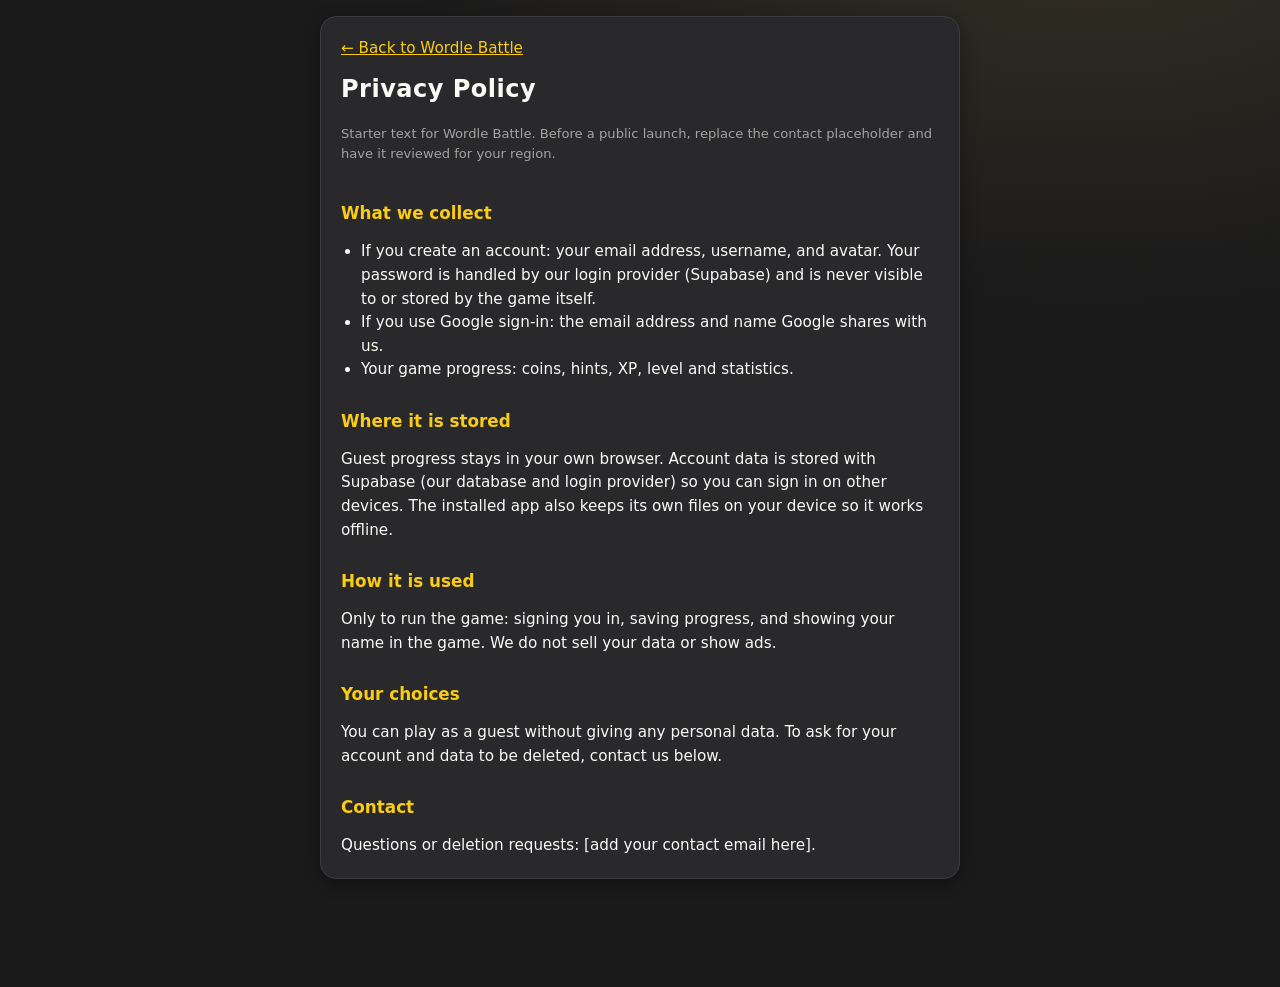
==== privacy.html @ 00a32c49 "First commit" ====
<!DOCTYPE html>
<html lang="en" data-theme="dark">
<head>
<meta charset="UTF-8">
<meta name="viewport" content="width=device-width, initial-scale=1">
<title>Privacy Policy · Wordle Battle</title>
<meta name="theme-color" content="#1A1A1B">
<link rel="icon" href="icons/favicon.svg" type="image/svg+xml">
<link rel="stylesheet" href="css/style.css">
</head>
<body>
<main class="legal panel">
  <p><a href="./">← Back to Wordle Battle</a></p>
  <h1>Privacy Policy</h1>
  <p class="note">Starter text for Wordle Battle. Before a public launch, replace the contact placeholder and have it reviewed for your region.</p>
  <h2>What we collect</h2><ul><li>If you create an account: your email address, username, and avatar. Your password is handled by our login provider (Supabase) and is never visible to or stored by the game itself.</li><li>If you use Google sign-in: the email address and name Google shares with us.</li><li>Your game progress: coins, hints, XP, level and statistics.</li></ul>
<h2>Where it is stored</h2><p>Guest progress stays in your own browser. Account data is stored with Supabase (our database and login provider) so you can sign in on other devices. The installed app also keeps its own files on your device so it works offline.</p>
<h2>How it is used</h2><p>Only to run the game: signing you in, saving progress, and showing your name in the game. We do not sell your data or show ads.</p>
<h2>Your choices</h2><p>You can play as a guest without giving any personal data. To ask for your account and data to be deleted, contact us below.</p>
<h2>Contact</h2><p>Questions or deletion requests: [add your contact email here].</p>
</main>
</body>
</html>
---- css/style.css ----
:root{
  /* ===== Steel Grey & Gold: design tokens. Change colours here and the whole app follows. ===== */
  --bg:#1A1A1B;          /* main background */
  --panel:#29292B;       /* cards and panels */
  --panel-2:#333336;     /* inputs and elevated panels (slightly lighter grey) */
  --tile:#232325;        /* word-grid tiles */
  --line:#3D3D41;        /* subtle grey borders */
  --field-line:#7B7B80;  /* input borders (clearly visible) */
  --text:#FAFAF5;        /* primary text */
  --muted:#A3A39F;       /* secondary text, placeholders, disabled */
  --gold:#FACC15;        /* primary accent */
  --gold-dim:#51482D;    /* secondary accent: subtle gold borders and highlights */
  --on-color:#1A1A1B;    /* text on gold buttons */
  --danger:#FF6B6B; --on-danger:#1A1A1B;
  /* game feedback colours (unchanged so guesses stay easy to read) */
  --correct:#39ff88; --present:#f2c230; --absent:#4A4A4E; --on-fb:#1A1A1B; --on-absent:#fff;
}
[data-theme=light]{
  --bg:#F5F4EE;--panel:#FFFFFF;--panel-2:#EFEEE6;--tile:#FFFFFF;--line:#D6D4C8;--field-line:#8A8878;--text:#1A1A1B;--muted:#5F5F5A;
  --gold:#856200;--gold-dim:#EBDDA5;--on-color:#FFFFFF;--danger:#C62828;--on-danger:#FFFFFF;
  --correct:#12b85a;--present:#d9a400;--absent:#6E6E73;--on-fb:#1A1A1B;--on-absent:#fff;
}
*{box-sizing:border-box;margin:0}
html,body{height:100%}
body{font-family:Inter,"Segoe UI",system-ui,-apple-system,Roboto,"Helvetica Neue",Arial,sans-serif;background:var(--bg);color:var(--text);display:flex;flex-direction:column;align-items:center;padding:0 10px 10px}
button{font:inherit;color:inherit;cursor:pointer;border:0;background:none}
button:focus-visible{outline:2px solid var(--gold);outline-offset:2px}
.top{width:100%;max-width:520px;display:flex;justify-content:space-between;align-items:center;padding:12px 4px;border-bottom:1px solid var(--line)}
h1{font-size:1.6rem;letter-spacing:.5px;font-weight:700}
h1 span{color:var(--gold);text-shadow:0 0 14px color-mix(in srgb,var(--gold) 60%,transparent)}
.tools button{font-size:1.25rem;padding:6px 8px;border-radius:8px;transition:transform .15s,background .15s}
.tools button:hover{background:var(--panel);transform:translateY(-2px)}
.modes{display:flex;gap:6px;margin:12px 0}
.mode{padding:6px 16px;border-radius:999px;border:1px solid var(--line);color:var(--muted);transition:.2s}
.mode.active{border-color:var(--gold-dim);color:var(--text);background:color-mix(in srgb,var(--gold-dim) 25%,transparent);box-shadow:0 0 14px color-mix(in srgb,var(--gold-dim) 40%,transparent)}
.mode:disabled{opacity:.4;cursor:not-allowed}
main{flex:1;width:100%;max-width:500px;display:flex;flex-direction:column;justify-content:space-between;gap:10px;min-height:0}
#board{display:grid;grid-template-rows:repeat(6,1fr);gap:6px;width:min(100%,330px,calc((100dvh - 330px)*5/6));margin:0 auto;flex:1;align-content:center}
.row{display:grid;grid-template-columns:repeat(5,1fr);gap:6px}
.tile{aspect-ratio:1;display:grid;place-items:center;font-size:clamp(1.4rem,6vw,2rem);font-weight:700;text-transform:uppercase;background:var(--tile);border:2px solid var(--line);border-radius:6px;transition:border-color .1s}
.tile.filled{border-color:var(--gold-dim);animation:pop .1s}
.tile.flip{animation:flip .55s ease forwards}
.tile.correct,.tile.present,.tile.absent{color:var(--on-fb);border-color:transparent}
.tile.correct{background:var(--correct);box-shadow:0 0 12px color-mix(in srgb,var(--correct) 55%,transparent)}
.tile.present{background:var(--present)}
.tile.absent{background:var(--absent);color:var(--on-absent)}
.row.shake{animation:shake .45s}
.row.win .tile{animation:hop .6s ease both;animation-delay:calc(var(--i)*80ms)}
@keyframes pop{50%{transform:scale(1.1)}}
@keyframes flip{0%{transform:rotateX(0)}50%{transform:rotateX(90deg)}100%{transform:rotateX(0)}}
@keyframes shake{20%,60%{transform:translateX(-6px)}40%,80%{transform:translateX(6px)}}
@keyframes hop{40%{transform:translateY(-14px)}}
#keyboard{display:flex;flex-direction:column;gap:6px;padding-bottom:4px}
.krow{display:flex;gap:5px;justify-content:center}
.key{flex:1;max-width:44px;height:52px;border-radius:7px;background:var(--panel);border:1px solid var(--line);font-weight:600;text-transform:uppercase;transition:transform .08s,background .2s}
.key:active{transform:scale(.92)}
.key.wide{flex:1.6;max-width:68px;font-size:.75rem}
.key.correct{background:var(--correct);color:var(--on-fb);border-color:transparent}
.key.present{background:var(--present);color:var(--on-fb);border-color:transparent}
.key.absent{background:var(--absent);color:var(--on-absent);border-color:transparent;opacity:.7}
#toast{position:fixed;top:70px;left:50%;transform:translateX(-50%);display:flex;flex-direction:column;gap:6px;align-items:center;z-index:20;pointer-events:none}
.msg{background:var(--text);color:var(--bg);padding:9px 16px;border-radius:8px;font-weight:600;animation:fade 2.2s forwards}
.msg.error{background:var(--danger);color:var(--on-danger)}.msg.success{background:var(--gold);color:var(--on-color)}
@keyframes fade{0%,80%{opacity:1}100%{opacity:0}}
.modal{position:fixed;inset:0;background:rgba(0,0,0,.65);display:grid;place-items:center;z-index:10;padding:16px}
.modal.hidden{display:none}
.card{position:relative;background:var(--panel);border:1px solid var(--gold-dim);border-radius:14px;padding:22px;width:100%;max-width:380px;box-shadow:0 0 40px color-mix(in srgb,var(--gold-dim) 35%,transparent)}
.card h2{margin-bottom:6px}.card p{color:var(--muted);margin-bottom:14px}
.x{position:absolute;top:10px;right:12px;font-size:1.1rem;color:var(--muted)}
.stats{display:grid;grid-template-columns:repeat(4,1fr);text-align:center;margin-bottom:14px}
.stats b{display:block;font-size:1.6rem;color:var(--gold)}.stats small{color:var(--muted);font-size:.7rem}
.dist{display:flex;align-items:center;gap:6px;margin:3px 0;font-size:.8rem}
.bar{background:var(--gold-dim);min-width:20px;padding:0 6px;border-radius:3px;text-align:right;color:var(--text)}
.actions{display:flex;gap:8px;margin-top:14px}
.primary{flex:1;padding:10px;border-radius:9px;background:var(--gold);color:var(--on-color);font-weight:700;transition:transform .15s,box-shadow .15s}
.primary.alt{background:var(--panel-2);color:var(--text);border:1px solid var(--line)}
.primary:hover{transform:translateY(-2px);box-shadow:0 6px 18px color-mix(in srgb,var(--gold) 35%,transparent)}
@media (prefers-reduced-motion:reduce){*{animation-duration:.01ms!important;transition-duration:.01ms!important}}

/* ===== Dashboard update ===== */
.hidden{display:none!important}
html,body{height:auto;min-height:100%}
.screen{width:100%;max-width:520px;display:flex;flex-direction:column;gap:12px;flex:1;min-height:0;padding-bottom:14px}
.screen.enter{animation:enter .35s ease}
@keyframes enter{from{opacity:0;transform:translateY(10px)}}
.logo{font-size:2.4rem;font-weight:700;letter-spacing:.5px}
.logo span{color:var(--gold);text-shadow:0 0 18px color-mix(in srgb,var(--gold) 60%,transparent)}
.logo.sm{font-size:1.35rem}
#splash{position:fixed;inset:0;z-index:50;background:var(--bg);display:flex;flex-direction:column;align-items:center;justify-content:center;gap:18px;transition:opacity .5s,visibility .5s}
#splash.out{opacity:0;visibility:hidden}
#splash p{color:var(--muted)}
.orb{position:absolute;width:320px;height:320px;border-radius:50%;filter:blur(70px);opacity:.45;animation:drift 6s ease-in-out infinite alternate}
.o1{background:var(--gold-dim);top:-80px;left:-80px}.o2{background:var(--gold);bottom:-100px;right:-80px;animation-delay:-3s}
@keyframes drift{to{transform:translate(60px,40px) scale(1.2)}}
.loader{display:flex;gap:6px;z-index:1}
.loader i{width:14px;height:14px;border-radius:4px;background:var(--gold);animation:bounce 1s infinite}
.loader i:nth-child(2){background:var(--gold-dim);animation-delay:.1s}.loader i:nth-child(3){animation-delay:.2s}.loader i:nth-child(4){background:var(--gold-dim);animation-delay:.3s}.loader i:nth-child(5){animation-delay:.4s}
@keyframes bounce{50%{transform:translateY(-12px) rotate(90deg)}}
.logo,#splash p{z-index:1}
.dash-head,.top{width:100%;display:flex;justify-content:space-between;align-items:center;padding:12px 2px;border-bottom:1px solid var(--line);max-width:none}
.head-right{display:flex;align-items:center;gap:8px}
.coins{background:var(--panel);border:1px solid var(--gold);border-radius:999px;padding:4px 12px;font-weight:700}
.coins b{color:var(--gold)}
.icon{padding:6px 10px;border-radius:8px;font-size:1.05rem}.icon:hover{background:var(--panel)}
.player{display:flex;gap:12px;align-items:center;background:var(--panel);border:1px solid var(--line);border-radius:16px;padding:12px}
.avatar{width:52px;height:52px;border-radius:50%;display:grid;place-items:center;font-size:1.8rem;background:color-mix(in srgb,var(--gold-dim) 30%,transparent);border:2px solid var(--gold-dim)}
.pinfo{flex:1}.pinfo small{display:block;color:var(--muted)}
.xp{height:8px;background:var(--tile);border-radius:6px;margin-top:6px;overflow:hidden}.xp i{display:block;height:100%;background:linear-gradient(90deg,var(--gold-dim),var(--gold));transition:width .6s}
.cards{display:flex;flex-direction:column;gap:10px}
.gcard{display:flex;align-items:center;gap:12px;background:var(--panel);border:1px solid var(--line);border-radius:16px;padding:14px;box-shadow:0 6px 20px rgba(0,0,0,.25);transition:transform .2s,border-color .2s,box-shadow .2s}
.gcard:hover{transform:translateY(-3px);border-color:var(--gold-dim);box-shadow:0 10px 28px color-mix(in srgb,var(--gold-dim) 30%,transparent)}
.gcard>div:nth-child(2){flex:1}.gcard h3{margin-bottom:2px}.gcard p{color:var(--muted);font-size:.85rem}
.gcard .primary{flex:0 0 auto;padding:10px 18px}
.ico{font-size:2rem;width:52px;height:52px;display:grid;place-items:center;border-radius:14px;background:var(--tile);flex:0 0 auto}
.big-ico{margin:0 auto 8px}
.grid2{display:grid;grid-template-columns:1fr 1fr;gap:10px}
.panel{background:var(--panel);border:1px solid var(--line);border-radius:16px;padding:14px}
.panel h4{margin-bottom:6px;color:var(--muted);font-weight:600;font-size:.85rem}
.panel small{color:var(--muted)}
.panel.center{text-align:center}.panel.center p{color:var(--muted);margin:8px 0}
div.big{font-size:1.8rem;font-weight:700;color:var(--gold)}
.chips{display:flex;gap:4px;margin-top:6px}.chips span{width:22px;height:22px;border-radius:6px;display:grid;place-items:center;font-size:.72rem;font-weight:700;color:var(--on-color)}
.chips .W{background:var(--correct)}.chips .L{background:var(--absent);color:var(--on-absent)}
#d-board{padding-left:20px;margin-bottom:6px}
.shop-teaser{display:flex;justify-content:space-between;align-items:center;gap:10px}.shop-teaser .primary{flex:0 0 auto;padding:10px 16px}
.primary.danger{background:var(--danger);color:var(--on-danger);width:100%}
.primary:disabled{opacity:.45;cursor:not-allowed;transform:none;box-shadow:none}
#attempts{text-align:center;color:var(--muted);font-size:.9rem}
.hints{display:flex;gap:8px}
.hint{flex:1;padding:8px;border-radius:10px;background:var(--panel);border:1px solid var(--gold-dim);display:flex;flex-direction:column;align-items:center;gap:2px;font-weight:600;transition:transform .15s,box-shadow .15s}
.hint:hover{transform:translateY(-2px);box-shadow:0 4px 14px color-mix(in srgb,var(--gold-dim) 40%,transparent)}
.hint small{color:var(--gold);font-weight:600}
.hint:disabled{opacity:.4}
#board{width:min(100%,330px,max(190px,calc((100dvh - 430px)*5/6)))}
main{max-width:none}
.tile[data-hint]:empty::before{content:attr(data-hint);color:var(--gold);opacity:.45}
.tile[data-hint]:empty{border-color:var(--gold);border-style:dashed}
.key.disabled{opacity:.15;pointer-events:none;text-decoration:line-through}
input{width:100%;padding:10px;border-radius:9px;border:1px solid var(--line);background:var(--tile);color:var(--text);font:inherit;margin-bottom:12px}
.avatars{display:flex;gap:8px;flex-wrap:wrap;margin-bottom:12px}
.avatars button{font-size:1.6rem;width:46px;height:46px;border-radius:50%;border:2px solid var(--line)}
.avatars button.on{border-color:var(--gold);box-shadow:0 0 12px color-mix(in srgb,var(--gold) 50%,transparent)}
.reward{font-size:1.2rem;font-weight:700;color:var(--gold);margin-bottom:10px;min-height:0}
.actions{flex-wrap:wrap}.actions .primary{min-width:90px}
#dlg-actions .primary{min-width:0}
.confetti{position:fixed;top:-12px;width:9px;height:14px;z-index:40;pointer-events:none;animation:fall linear forwards}
@keyframes fall{to{transform:translateY(105vh) rotate(720deg)}}

/* ===== Premium UI pass ===== */
body{background:radial-gradient(700px 380px at 85% -8%,color-mix(in srgb,var(--gold-dim) 45%,transparent),transparent),var(--bg);padding-bottom:92px;line-height:1.4}
.logo span,h1 span{text-shadow:none}
.screen{gap:14px}
.dash-head,.top{border-bottom:0;padding:14px 2px 4px}
.top b{font-size:1.05rem}
.coins{display:flex;align-items:center;gap:6px;padding:6px 8px 6px 14px;font-size:1.05rem;border-width:1.5px;transition:transform .15s}
.coins:hover{transform:translateY(-1px)}.coins:active{transform:scale(.96)}
.coins .plus{display:grid;place-items:center;width:22px;height:22px;border-radius:50%;background:var(--gold);color:var(--on-color);font-weight:700;line-height:1}
.panel,.player,.gcard{box-shadow:0 4px 16px rgba(0,0,0,.35)}
.player{padding:14px;border-radius:18px;background:linear-gradient(135deg,var(--panel),color-mix(in srgb,var(--gold-dim) 14%,var(--panel)))}
.avatar-wrap{position:relative}
.lvbadge{position:absolute;right:-6px;bottom:-4px;min-width:24px;height:24px;padding:0 6px;border-radius:12px;background:var(--gold);color:var(--on-color);font-size:.75rem;font-weight:700;display:grid;place-items:center;border:2px solid var(--panel)}
.xp{height:9px}.xp i{width:0;transition:width 1s cubic-bezier(.2,.8,.2,1);background:linear-gradient(90deg,var(--gold-dim),var(--gold))}
.big-profile .avatar{width:68px;height:68px;font-size:2.3rem}.mini{color:var(--muted);font-size:.8rem;margin-top:6px}
.feature{position:relative;overflow:hidden;border-radius:20px;padding:18px;border:1px solid color-mix(in srgb,var(--gold-dim) 60%,transparent);background:linear-gradient(135deg,color-mix(in srgb,var(--gold-dim) 38%,var(--panel)),var(--panel) 70%)}
.feature::after{content:"📅";position:absolute;right:-6px;top:-14px;font-size:5.5rem;opacity:.1;transform:rotate(12deg)}
.f-top{display:flex;justify-content:space-between;align-items:center;margin-bottom:8px;gap:8px}
.tag{font-size:.7rem;font-weight:700;letter-spacing:1.5px;color:var(--gold)}
.note{font-size:.78rem;color:var(--muted)}
.feature h2{font-size:1.35rem;margin-bottom:4px}.feature p{color:var(--muted);font-size:.9rem;margin-bottom:12px}
.rewards{display:flex;flex-wrap:wrap;gap:6px;margin-bottom:14px}
.rewards span{background:color-mix(in srgb,var(--bg) 60%,transparent);border:1px solid var(--line);border-radius:999px;padding:4px 10px;font-size:.8rem;font-weight:600}
.primary.big{width:100%;padding:13px;font-size:1rem;border-radius:12px;flex:none}
.primary{transition:transform .12s,box-shadow .15s,filter .15s}
.primary:active{transform:scale(.96);filter:brightness(.92)}
.cards.two{display:grid;grid-template-columns:1fr 1fr;gap:10px}
.cards.two .gcard{flex-direction:column;align-items:flex-start;text-align:left;gap:8px}
.cards.two .gcard>div:nth-child(2){flex:none}.cards.two .primary{width:100%}
.gcard:hover{box-shadow:0 8px 22px rgba(0,0,0,.5)}
.ph{display:flex;justify-content:space-between;align-items:center}
.link{color:var(--gold);font-size:.8rem;font-weight:600}
.lb{list-style:none;padding:0;margin-bottom:8px}.lb li,#d-board li{display:flex;align-items:center;gap:10px;padding:8px 0}
#d-board{list-style:none;padding:0;margin:0}
.lb .rank{width:26px;height:26px;border-radius:8px;background:var(--gold);color:var(--on-color);display:grid;place-items:center;font-weight:700}
.lb .av{font-size:1.4rem}.lb em{margin-left:auto;font-style:normal;color:var(--muted);font-size:.85rem}
#bottomnav{position:fixed;left:50%;bottom:10px;transform:translateX(-50%);width:min(500px,calc(100% - 20px));display:flex;justify-content:space-around;background:color-mix(in srgb,var(--panel) 92%,transparent);backdrop-filter:blur(10px);border:1px solid var(--line);border-radius:20px;padding:6px;z-index:5;box-shadow:0 8px 24px rgba(0,0,0,.5)}
#bottomnav.hidden{display:none}
#bottomnav button{flex:1;display:flex;flex-direction:column;align-items:center;gap:1px;padding:6px 2px;border-radius:14px;color:var(--muted);font-size:.66rem;font-weight:600;transition:.15s}
#bottomnav i{font-style:normal;font-size:1.25rem;filter:grayscale(1);transition:.15s}
#bottomnav button.on{color:var(--gold);background:color-mix(in srgb,var(--gold) 12%,transparent)}
#bottomnav button.on i{filter:none;transform:translateY(-1px)}
#bottomnav button:active{transform:scale(.94)}
body:has(#game:not(.hidden)){padding-bottom:10px}
.hints{gap:10px}
.hint{flex-direction:row;justify-content:space-between;gap:8px;padding:10px 12px;border-radius:12px;border:1px solid var(--line);font-size:.85rem;text-align:left}
.hint i{font-style:normal;font-size:1.3rem}.hint span{flex:1;line-height:1.1}
.hint .badge{background:color-mix(in srgb,var(--gold) 18%,transparent);color:var(--gold);border-radius:999px;padding:3px 9px;font-size:.72rem;white-space:nowrap}
.hint.paid .badge{background:var(--panel-2);color:var(--text)}
.tile{border-radius:8px;transition:border-color .1s,transform .1s}
.tile.correct{box-shadow:0 0 8px color-mix(in srgb,var(--correct) 40%,transparent)}
.key{height:50px;border-radius:9px}
.key:hover{border-color:var(--gold-dim)}
@media (min-width:700px){.screen{max-width:560px}.logo.sm{font-size:1.5rem}body{padding-top:8px}}
@media (max-width:380px){.cards.two{grid-template-columns:1fr}.hint{font-size:.78rem;padding:8px}}

/* ===== Gameplay screen polish ===== */
.g-title{display:flex;flex-direction:column;align-items:center;line-height:1.2}
.g-title small{color:var(--muted);font-size:.78rem;font-weight:600}
#game{align-items:center;gap:8px}
#game .top{padding-bottom:8px}
#game main{width:100%;max-width:480px;flex:1;gap:8px;justify-content:space-between}
#board{width:min(100%,340px,max(200px,calc((100dvh - 400px)*5/6)));gap:6px;margin:0 auto;perspective:700px}
.row{gap:6px}
.tile{transition:border-color .15s,background .15s,transform .1s}
.row.active .tile:not(.filled){border-color:color-mix(in srgb,var(--gold-dim) 70%,var(--line))}
.row.invalid .tile{border-color:var(--danger);background:color-mix(in srgb,var(--danger) 14%,var(--tile))}
.tile.flip{animation:flip .55s ease forwards}
#keyboard{gap:7px;padding-bottom:6px;user-select:none;-webkit-user-select:none}
.krow{gap:6px}
.key{height:clamp(46px,7dvh,58px);max-width:46px;font-size:1.05rem;touch-action:manipulation;-webkit-tap-highlight-color:transparent}
.key.wide{flex:1.7;max-width:74px;font-size:.78rem;letter-spacing:.5px}
.key[data-key=enter]{background:color-mix(in srgb,var(--gold) 22%,var(--panel));border-color:var(--gold);color:var(--gold)}
.key[data-key=back]{background:color-mix(in srgb,var(--gold-dim) 24%,var(--panel));border-color:var(--gold-dim);font-size:1.15rem}
.key.correct,.key.present,.key.absent{transition:background .3s}
.hints{width:100%}
.hint .badge{font-weight:700}
@media (max-width:380px){.krow{gap:4px}.key{max-width:none}}
@media (max-height:640px){.hint{padding:6px 10px}.hint i{font-size:1.05rem}}

/* ===== Result modal ===== */
body.modal-open{overflow:hidden}
.modal{overflow-y:auto;animation:fadein .25s}
@keyframes fadein{from{opacity:0}}
#modal .card.result{max-width:400px;max-height:calc(100dvh - 32px);overflow-y:auto;overscroll-behavior:contain;text-align:center;padding:26px 20px 20px;animation:popin .4s cubic-bezier(.2,.9,.3,1.15)}
@keyframes popin{from{opacity:0;transform:translateY(18px) scale(.94)}}
#modal.win .card{border-color:var(--gold);box-shadow:0 0 0 1px color-mix(in srgb,var(--gold) 35%,transparent),0 18px 50px rgba(0,0,0,.6)}
#modal.loss .card{border-color:var(--gold-dim)}
.r-emoji{font-size:2.6rem;line-height:1;animation:hop .7s ease .15s both}
.card.result h2{font-size:1.7rem;margin:6px 0 2px}
.card.result p{margin-bottom:10px}
.rword{display:flex;gap:6px;justify-content:center;margin:4px 0 16px}
.rword span{width:46px;height:46px;display:grid;place-items:center;border-radius:9px;font-size:1.5rem;font-weight:700;text-transform:uppercase;background:var(--correct);color:var(--on-fb);animation:tilein .45s both;animation-delay:calc(var(--i)*70ms + .2s)}
#modal.loss .rword span{background:var(--absent);color:var(--on-absent)}
@keyframes tilein{from{opacity:0;transform:rotateX(90deg) scale(.8)}}
.rewardbox{margin-bottom:10px}
.rchips{display:flex;gap:10px;justify-content:center;margin-bottom:10px}
.chip{flex:1;background:var(--tile);border:1px solid var(--line);border-radius:14px;padding:10px 6px;animation:popin .45s both .35s}
.chip b{display:block;font-size:1.9rem;line-height:1.1;color:var(--gold);font-variant-numeric:tabular-nums}
.chip.xpc b{color:var(--gold)}.chip small{color:var(--muted);font-weight:600}
.rewardbox small{display:block;color:var(--muted);margin-top:6px}
.note-line{color:var(--muted);font-size:.82rem;margin:0 0 8px}
#modal .stats{background:var(--tile);border-radius:14px;padding:10px 4px;margin:12px 0}
#modal .stats b{font-size:1.4rem}
.dh{color:var(--muted);font-size:.78rem;font-weight:600;text-align:left;margin-bottom:4px}
.dist{font-size:.8rem}.dist>span{width:12px;color:var(--muted)}
.dist .bar{background:color-mix(in srgb,var(--gold-dim) 75%,var(--tile));text-align:right;font-weight:700;transition:width .6s}
.dist .bar.zero{background:var(--tile);color:var(--muted)}
.dist.cur .bar{background:var(--gold);color:var(--on-color)}
#modal .actions.col{flex-direction:column;margin-top:14px}
.row2{display:flex;gap:8px}.row2 .primary{flex:1}
#modal .primary.big{padding:14px;font-size:1.05rem}
#modal .primary{min-height:46px}
[data-motion=reduced] *,[data-motion=reduced] *::before,[data-motion=reduced] *::after{animation-duration:.01ms!important;animation-delay:0s!important;animation-iteration-count:1!important;transition-duration:.01ms!important}
@media (max-width:380px){.rword span{width:40px;height:40px}.row2{flex-direction:column}}

/* streak pill (sits left of the coin pill) */
.streak{display:flex;align-items:center;gap:5px;background:var(--panel);border:1.5px solid color-mix(in srgb,var(--gold-dim) 70%,var(--line));border-radius:999px;padding:6px 12px;font-weight:700;font-size:1.05rem;transition:transform .15s}
.streak b{color:var(--text);font-variant-numeric:tabular-nums}
.streak:hover{transform:translateY(-1px)}.streak:active{transform:scale(.96)}
.head-right{gap:6px}
@media (max-width:380px){.streak,.coins{padding:5px 9px;font-size:.95rem}.top b:not(.coin-val):not(.streak-val){font-size:.95rem}}

.fdate{font-weight:600;color:var(--gold);font-size:.88rem;margin-bottom:6px}
.feature>*{position:relative;z-index:1}
#d-daily-btn{color:var(--on-color);font-weight:700;letter-spacing:.3px}

/* ===== PWA: install, update, offline, safe areas ===== */
.installbar{display:flex;align-items:center;justify-content:space-between;gap:10px;background:var(--panel);border:1px solid var(--line);border-radius:14px;padding:10px 12px;font-size:.88rem;font-weight:600}
.installbar .primary{flex:0 0 auto;padding:8px 14px}
#update-bar,#offline-bar{position:fixed;left:50%;transform:translateX(-50%);width:min(500px,calc(100% - 20px));z-index:8;border-radius:14px;padding:10px 12px;font-weight:600;font-size:.88rem;box-shadow:0 8px 24px rgba(0,0,0,.5)}
#update-bar{bottom:calc(88px + env(safe-area-inset-bottom));display:flex;align-items:center;justify-content:space-between;gap:10px;background:var(--panel);border:1px solid var(--gold)}
#update-bar .primary{flex:0 0 auto;padding:8px 14px}
#offline-bar{top:calc(8px + env(safe-area-inset-top));background:var(--gold);color:var(--on-color);text-align:center}
body:has(#game:not(.hidden)) #update-bar{bottom:calc(12px + env(safe-area-inset-bottom))}
.about{display:flex;flex-direction:column;gap:2px;margin-bottom:10px}.about small{color:var(--muted)}
body{padding-top:env(safe-area-inset-top)}
#bottomnav{bottom:calc(10px + env(safe-area-inset-bottom))}
@media (display-mode:standalone){body{overscroll-behavior-y:none}}

/* ===== Authentication screens ===== */
.screen.auth{justify-content:center;align-items:stretch;min-height:calc(100dvh - 40px);gap:16px}
.auth-hero{text-align:center;padding-top:8px}
.auth-hero .logo{font-size:2.6rem}.auth-hero.sm .logo{font-size:1.5rem;margin-bottom:6px}
.auth-hero h2{font-size:1.45rem}
.tagline{color:var(--muted);margin-top:6px}
.bigmail{font-size:3.2rem;animation:hop .8s ease .2s both}
.authcard{display:flex;flex-direction:column;gap:12px;background:linear-gradient(160deg,var(--panel),color-mix(in srgb,var(--gold-dim) 14%,var(--panel)));border:1px solid color-mix(in srgb,var(--gold-dim) 55%,var(--line));border-radius:20px;padding:20px;box-shadow:0 12px 36px rgba(0,0,0,.45);animation:popin .4s cubic-bezier(.2,.9,.3,1.1)}
.authcard.center{text-align:center}.authcard p{margin:0}
.authcard form{display:flex;flex-direction:column;gap:12px}
.field{display:flex;align-items:center;gap:10px;background:var(--tile);border:1.5px solid var(--line);border-radius:12px;padding:0 12px;transition:border-color .15s,box-shadow .15s}
.field:focus-within{border-color:var(--gold);box-shadow:0 0 0 3px color-mix(in srgb,var(--gold) 18%,transparent)}
.field input{flex:1;min-width:0;border:0;background:none;color:var(--text);font:inherit;font-size:1rem;padding:14px 0;margin:0;outline:none}
.field>span{opacity:.8}
.eye{font-size:1.1rem;padding:6px;opacity:.6;border-radius:8px}.eye.on{opacity:1}
.meter{height:6px;background:var(--tile);border-radius:6px;overflow:hidden;margin-top:-4px}
.meter i{display:block;height:100%;width:0;border-radius:6px;transition:width .3s,background .3s;background:var(--danger)}
.meter i.s2{background:var(--present)}.meter i.s3,.meter i.s4{background:var(--gold)}
.fine{color:var(--muted);font-size:.8rem}
.authmsg{font-size:.88rem;font-weight:600;border-radius:10px;padding:9px 12px;background:color-mix(in srgb,var(--gold-dim) 16%,transparent)}
.authmsg:empty{display:none}
.authmsg.error{background:color-mix(in srgb,var(--danger) 16%,transparent);color:var(--danger)}
.authmsg.ok{background:color-mix(in srgb,var(--gold) 14%,transparent);color:var(--gold)}
.authlinks{text-align:center;color:var(--muted);font-size:.9rem}.authlinks.right{text-align:right;margin-top:-4px}
.link{color:var(--gold);font-weight:700;font-size:inherit}.link:hover{text-decoration:underline}
.ghost{color:var(--muted);padding:10px;border-radius:12px;font-weight:600;border:1px solid var(--line);transition:.15s}
.ghost:hover{color:var(--text);border-color:var(--gold-dim)}.ghost.big{padding:14px}
.gbtn{display:flex;align-items:center;justify-content:center;gap:10px;padding:13px;border-radius:12px;background:#fff;color:#1A1A1B;font-weight:700;transition:transform .12s}
.gbtn i{font-style:normal;font-weight:700;color:#4285f4;font-size:1.15rem}.gbtn:active{transform:scale(.97)}.gbtn:disabled{opacity:.6}
.or{display:flex;align-items:center;gap:10px;color:var(--muted);font-size:.8rem}.or::before,.or::after{content:"";flex:1;height:1px;background:var(--line)}
.primary .spin{display:none;width:16px;height:16px;border:2.5px solid currentColor;border-right-color:transparent;border-radius:50%;animation:rot .7s linear infinite;margin-right:8px;vertical-align:-3px}
.primary.loading .spin{display:inline-block}.primary.loading{opacity:.85}
@keyframes rot{to{transform:rotate(360deg)}}
button.primary[type=submit]{display:flex;align-items:center;justify-content:center}
.acctbadge{display:inline-block;font-size:.65rem;font-weight:700;letter-spacing:.5px;text-transform:uppercase;background:color-mix(in srgb,var(--gold-dim) 35%,transparent);color:var(--text);border-radius:999px;padding:2px 8px;vertical-align:middle}
#acct p{margin-bottom:4px}#acct .actions{margin-top:10px}
@media (min-width:700px){.screen.auth{min-height:auto;padding-top:24px}}

/* ===== Steel Grey & Gold refinements ===== */
:focus-visible{outline:2px solid var(--gold);outline-offset:2px}
::placeholder{color:var(--muted);opacity:1}
input{background:var(--panel-2);border-color:var(--field-line)}
.logo span,h1 span{color:var(--gold);text-shadow:0 0 18px color-mix(in srgb,var(--gold) 22%,transparent)}
.primary:hover{filter:brightness(1.07);box-shadow:0 4px 16px color-mix(in srgb,var(--gold) 26%,transparent)}
.primary.alt:hover{background:var(--panel-2);border-color:var(--gold-dim);filter:none;box-shadow:none}
.primary.danger{border:0}
.primary:disabled{background:var(--panel-2);color:var(--muted);border:1px solid var(--line);box-shadow:none;filter:none}
.coins,.streak{border-color:var(--gold-dim);background:var(--panel)}
.field{background:var(--panel-2);border-color:var(--field-line)}
.field:focus-within{border-color:var(--gold);box-shadow:0 0 0 3px color-mix(in srgb,var(--gold) 20%,transparent)}
.authcard{background:var(--panel);border:1px solid var(--line);border-top:2px solid var(--gold-dim);box-shadow:0 12px 36px rgba(0,0,0,.45)}
.authmsg{background:var(--panel-2)}
.authmsg.error{background:color-mix(in srgb,var(--danger) 14%,var(--panel-2));color:var(--danger)}
.authmsg.ok{background:color-mix(in srgb,var(--gold) 12%,var(--panel-2));color:var(--gold)}
.authmsg.error::before{content:"\26A0\FE0E  "}.authmsg.ok::before{content:"\2713  "}
/* grid + keyboard: dark tiles, gold focus, feedback colours unchanged */
.tile{position:relative;border-color:var(--line)}
.tile.filled{border-color:var(--gold)}
.tile.cursor{border-color:var(--gold);box-shadow:0 0 0 2px var(--gold-dim)}
.row.active .tile:not(.filled):not(.cursor){border-color:var(--gold-dim)}
.key{position:relative}
.key[data-key=enter]{background:color-mix(in srgb,var(--gold) 16%,var(--panel));border-color:var(--gold-dim);color:var(--gold)}
.key[data-key=back]{background:var(--panel-2);border-color:var(--line);color:var(--text)}
/* colour is never the only signal: small symbols mark correct and misplaced letters */
.tile.correct::after,.tile.present::after,.key.correct::after,.key.present::after{position:absolute;top:2px;right:4px;font-size:.62rem;line-height:1;font-weight:700;color:var(--on-fb)}
.tile.correct::after,.key.correct::after{content:"\2713"}
.tile.present::after,.key.present::after{content:"\2022";font-size:.9rem;top:0}
/* welcome screen */
.auth-hero h1{font-size:1.9rem;font-weight:800;margin-top:12px;letter-spacing:.2px}
.preview{display:flex;justify-content:center;gap:8px;margin:16px 0 6px}
.pt{width:48px;height:48px;display:grid;place-items:center;border-radius:9px;font-size:1.5rem;font-weight:800;border:2px solid var(--line);background:var(--tile);color:var(--text);animation:tilein .5s both;animation-delay:calc(var(--i)*90ms + .1s)}
.pt.gold{background:var(--gold);color:var(--on-color);border-color:var(--gold);box-shadow:0 0 14px color-mix(in srgb,var(--gold) 26%,transparent)}
.pt.dim{border-color:var(--gold-dim);color:var(--gold)}
/* terms checkbox */
.check{display:flex;gap:12px;align-items:flex-start;font-size:.86rem;color:var(--muted);line-height:1.4;cursor:pointer}
.check input{flex:none;width:22px;height:22px;margin:0;accent-color:var(--gold);padding:0}
.check a{color:var(--gold);text-decoration:underline}
/* terms / privacy pages */
.legal{max-width:640px;width:100%;margin:16px auto;padding:20px;line-height:1.55}
.legal h1{font-size:1.5rem;margin-bottom:6px}.legal h2{font-size:1.05rem;margin:16px 0 4px;color:var(--gold)}
.legal p,.legal li{color:var(--text);font-size:.95rem}.legal ul{padding-left:20px}.legal .note{color:var(--muted);font-size:.82rem;margin-bottom:10px}
.legal a{color:var(--gold)}
@media (max-width:380px){.pt{width:42px;height:42px;font-size:1.3rem}}

/* ===== How to Play tutorial ===== */
#tutorial{z-index:9}
.card.tut{max-width:420px;width:100%;max-height:calc(100dvh - 24px);overflow-y:auto;overscroll-behavior:contain;padding:16px 16px 14px;text-align:center;border-top:2px solid var(--gold-dim);animation:popin .35s cubic-bezier(.2,.9,.3,1.1)}
.tut-top{display:flex;justify-content:space-between;align-items:center;margin-bottom:6px;min-height:34px}
.tut-top .link{padding:8px 4px}
.tut-body{min-height:340px;touch-action:pan-y}
.slide{display:none}
.slide.on{display:block;animation:slidein .32s ease both}
#tutorial.back .slide.on{animation-name:slideback}
@keyframes slidein{from{opacity:0;transform:translateX(22px)}}
@keyframes slideback{from{opacity:0;transform:translateX(-22px)}}
.slide h2{font-size:1.35rem;margin:4px 0 6px}
.slide p{color:var(--text);font-size:.95rem;margin:0 0 8px}
.slide .fine{color:var(--muted);font-size:.82rem}
.tut-emoji{font-size:2.4rem;line-height:1;margin-top:4px}
.tgrid{display:grid;gap:6px;width:min(100%,250px);margin:12px auto}
.tgrid .tile,.ex .tile{font-size:1.3rem}
.ex{margin:10px auto 0;width:min(100%,290px);text-align:left}
.ex .row{width:min(100%,230px);margin:0 auto 6px}
.ex .tile{font-size:1.15rem}
.ex p{font-size:.88rem;display:flex;align-items:center;gap:8px;margin:0 0 4px}
.chip{flex:none;width:20px;height:20px;border-radius:6px;display:inline-grid;place-items:center;font-size:.7rem;font-weight:800;color:var(--on-fb)}
.chip.c{background:var(--correct)}.chip.p{background:var(--present);font-size:1rem}.chip.a{background:var(--absent)}
.demo-cap{min-height:2.6em;font-weight:600;color:var(--gold)!important}
.hcard{display:flex;align-items:center;gap:12px;text-align:left;background:var(--panel-2);border:1px solid var(--line);border-radius:14px;padding:10px 12px;margin:0 0 8px;animation:popin .4s both}
.hcard:nth-of-type(2){animation-delay:.08s}.hcard:nth-of-type(3){animation-delay:.16s}
.hcard i{font-style:normal;font-size:1.5rem;flex:none}
.hcard>div{flex:1}.hcard b{display:block}.hcard small{color:var(--muted);font-size:.8rem}
.hcard .badge{flex:none;background:color-mix(in srgb,var(--gold) 16%,transparent);color:var(--gold);border-radius:999px;padding:3px 9px;font-size:.72rem;font-weight:700;white-space:nowrap}
.tut-foot{display:flex;align-items:center;justify-content:space-between;gap:8px;margin-top:12px}
.tut-foot .primary{flex:0 0 auto;min-width:92px;min-height:46px}
#tut-go{flex:1}
.dots{display:flex;gap:2px;justify-content:center}
.dots button{padding:9px 4px;min-width:20px}
.dots i{display:block;width:8px;height:8px;border-radius:50%;background:var(--line);transition:width .2s,background .2s;margin:0 auto}
.dots button.on i{width:20px;border-radius:5px;background:var(--gold)}
.sr-only{position:absolute;width:1px;height:1px;overflow:hidden;clip:rect(0 0 0 0);white-space:nowrap}
@media (max-width:380px){.tut-foot .primary{min-width:78px}.tut-body{min-height:320px}}
@media (max-height:640px){.tut-body{min-height:0}}

/* ===== Daily Challenge: already completed ===== */
.card.dd{max-width:400px;text-align:center;border-top:2px solid var(--gold-dim)}
.dd .r-emoji{font-size:2.4rem}
.dd h2{margin:4px 0 0}
.dd-date{color:var(--muted);font-size:.85rem;margin:2px 0 8px!important}
.dd-status{display:inline-block;font-weight:700;font-size:.9rem;border-radius:999px;padding:4px 14px;background:var(--panel-2);border:1px solid var(--line);margin:0 0 10px!important;color:var(--text)}
#daily-done.win .dd-status{border-color:var(--gold-dim);color:var(--gold)}
.dd .tgrid{margin:6px auto 8px}.dd .tgrid .tile{font-size:1.15rem;animation:tilein .4s both;animation-delay:calc(var(--i)*45ms + .1s)}
.dd-word{font-weight:700;letter-spacing:.5px;margin:0 0 10px!important;color:var(--text)!important}
.dd-chips{display:flex;gap:10px;justify-content:center;margin-bottom:10px}
.dd-chips .chip{flex:1;max-width:150px}.dd-chips .chip b{font-size:1.5rem}
.dd-msg{font-weight:700;color:var(--gold)!important;margin:6px 0 4px!important;font-size:1rem}
.dd .stats{background:var(--tile);border-radius:14px;padding:10px 4px;margin:10px 0}
.dd .stats b{font-size:1.3rem}.dd .stats small{font-size:.66rem}
.dd .note-line{font-variant-numeric:tabular-nums;margin-bottom:12px!important}
.dd .primary.big{width:100%;min-height:48px}
.card.dd{max-height:calc(100dvh - 32px);overflow-y:auto;overscroll-behavior:contain}

/* ===== Gameplay screen redesign ===== */
#game{flex:none;align-items:stretch;gap:8px;width:100%;max-width:520px;height:calc(100dvh - 10px - env(safe-area-inset-top,0px));padding-bottom:calc(4px + env(safe-area-inset-bottom,0px));overflow:hidden}
.gtop{display:flex;align-items:center;justify-content:space-between;gap:8px;flex:none;min-height:50px}
.gleft,.gright{display:flex;align-items:center;gap:8px}
.ibtn{width:44px;height:44px;display:grid;place-items:center;border-radius:12px;background:var(--panel);border:1px solid var(--line);color:var(--text);transition:transform .12s,border-color .15s,color .15s}
.ibtn svg,.winscore svg,.ctl svg,.submit-btn svg{width:22px;height:22px;fill:none;stroke:currentColor;stroke-width:2;stroke-linecap:round;stroke-linejoin:round}
.ibtn:hover{border-color:var(--gold-dim);color:var(--gold)}.ibtn:active{transform:scale(.94)}
.winscore{display:flex;align-items:center;gap:6px;height:44px;padding:0 14px;border-radius:12px;background:var(--panel);border:1px solid var(--line);font-weight:800;font-variant-numeric:tabular-nums}
.winscore svg{width:20px;height:20px;color:var(--gold)}
#game .coins{height:44px}
.board-wrap{flex:1 1 0;min-height:0;container-type:size;display:grid;place-items:center}
#game #board{flex:none;margin:0;gap:6px;align-content:center;grid-template-rows:none;perspective:700px;width:min(100%,var(--bw,340px),calc((100dvh - 400px)*5/6))}
@supports (width:1cqw){#game #board{width:min(calc(100cqw - 8px),var(--bw,340px),calc(100cqh*5/6 - 2px))}}
@media (min-width:700px) and (min-height:760px){#game{--bw:400px}}
#game #keyboard{flex:none;width:100%;max-width:480px;margin:0 auto;gap:7px;padding:0}
#game .key{height:clamp(42px,6.2dvh,54px);max-width:46px;font-size:1.05rem}
#game .key.wide{max-width:76px;flex:1.8}
.submit-msg{flex:none;min-height:1.5em;margin:0;text-align:center;font-weight:700;font-size:.9rem;color:var(--danger)}
.controls{--side:112px;flex:none;display:grid;grid-template-columns:var(--side) minmax(0,1fr) var(--side);align-items:center;gap:10px;padding-bottom:2px}
.controls .skip{justify-self:end}
.ctl-group{display:flex;gap:8px}
.controls .ctl,.controls .hint{flex:none;width:52px;height:58px;padding:0;border-radius:14px;background:var(--panel);border:1px solid var(--line);display:flex;flex-direction:column;align-items:center;justify-content:center;gap:3px;color:var(--gold);transition:transform .12s,border-color .15s,opacity .15s}
.controls .ctl:hover,.controls .hint:hover{border-color:var(--gold-dim);transform:translateY(-2px);box-shadow:none}
.controls .ctl:active{transform:scale(.94)}
.controls .ctl small,.controls .hint .badge{background:none;border-radius:0;padding:0;font-size:.62rem;font-weight:700;line-height:1;color:var(--text);white-space:nowrap}
.controls .hint.paid .badge,.controls .skip.paid small{color:var(--muted)}
.controls .ctl:disabled,.controls .ctl.off{opacity:.4}
.submit-btn{justify-self:center;width:100%;max-width:210px;padding:0 8px;height:58px;border-radius:14px;font-size:1.1rem;font-weight:800;display:flex;align-items:center;justify-content:center;gap:8px;letter-spacing:.3px;box-shadow:0 4px 18px color-mix(in srgb,var(--gold) 22%,transparent)}
.submit-btn svg{width:22px;height:22px;stroke-width:3}
.submit-btn:disabled{box-shadow:none}
/* How to Play popup (info icon) */
#info{z-index:9}
.card.info{max-width:420px;width:100%;max-height:calc(100dvh - 24px);overflow-y:auto;overscroll-behavior:contain;padding:20px 18px 16px;border-top:2px solid var(--gold-dim);animation:popin .35s cubic-bezier(.2,.9,.3,1.1)}
.card.info h2{margin:0 0 8px;font-size:1.4rem}
.rules{margin:0 0 4px;padding-left:20px;font-size:.92rem;line-height:1.45}.rules li{margin-bottom:5px}
.card.info .ex{margin:10px auto 0}
.card.info .fine{color:var(--muted);font-size:.82rem;margin:12px 0 10px}
.card.info .primary.big{width:100%;min-height:48px}
.card.info .link{display:block;margin:10px auto 0;padding:8px}
@media (max-width:380px){.controls{--side:102px;gap:6px}.controls .ctl,.controls .hint{width:48px}.ctl-group{gap:6px}.submit-btn{font-size:1rem}}
@media (max-width:340px){.submit-btn svg{display:none}}
@media (max-height:600px){.controls .ctl,.controls .hint{height:50px}.submit-btn{height:50px}#game .key{height:clamp(36px,6.2dvh,54px)}}

/* short landscape screens (phones turned sideways): grid on the left, keyboard and controls on the right */
@media (orientation:landscape) and (max-height:520px){
  #game{display:grid;grid-template-columns:minmax(0,1fr) minmax(0,1.2fr);grid-template-rows:auto minmax(0,1fr) auto auto;column-gap:16px;row-gap:4px;max-width:900px}
  .gtop{grid-column:1/-1}
  .board-wrap{grid-column:1;grid-row:2/5}
  #game #keyboard{grid-column:2;grid-row:2;align-self:end}
  .submit-msg{grid-column:2;grid-row:3}
  .controls{grid-column:2;grid-row:4}
  #game .key{height:clamp(30px,11dvh,44px)}
  .controls .ctl,.controls .hint,.submit-btn{height:48px}
}
#game .key{min-width:0;padding:0}

/* guard: large buttons keep their own text colour (an old ".big" stat rule used to turn it gold on gold) */
.primary.big{color:var(--on-color)}
.primary.alt.big{color:var(--text)}
/* coloured result tiles lose the gold typing outline */
.tile.correct,.tile.present,.tile.absent{border-color:transparent}
.chips .W{color:var(--on-fb)}.chips .L{color:var(--on-absent)}
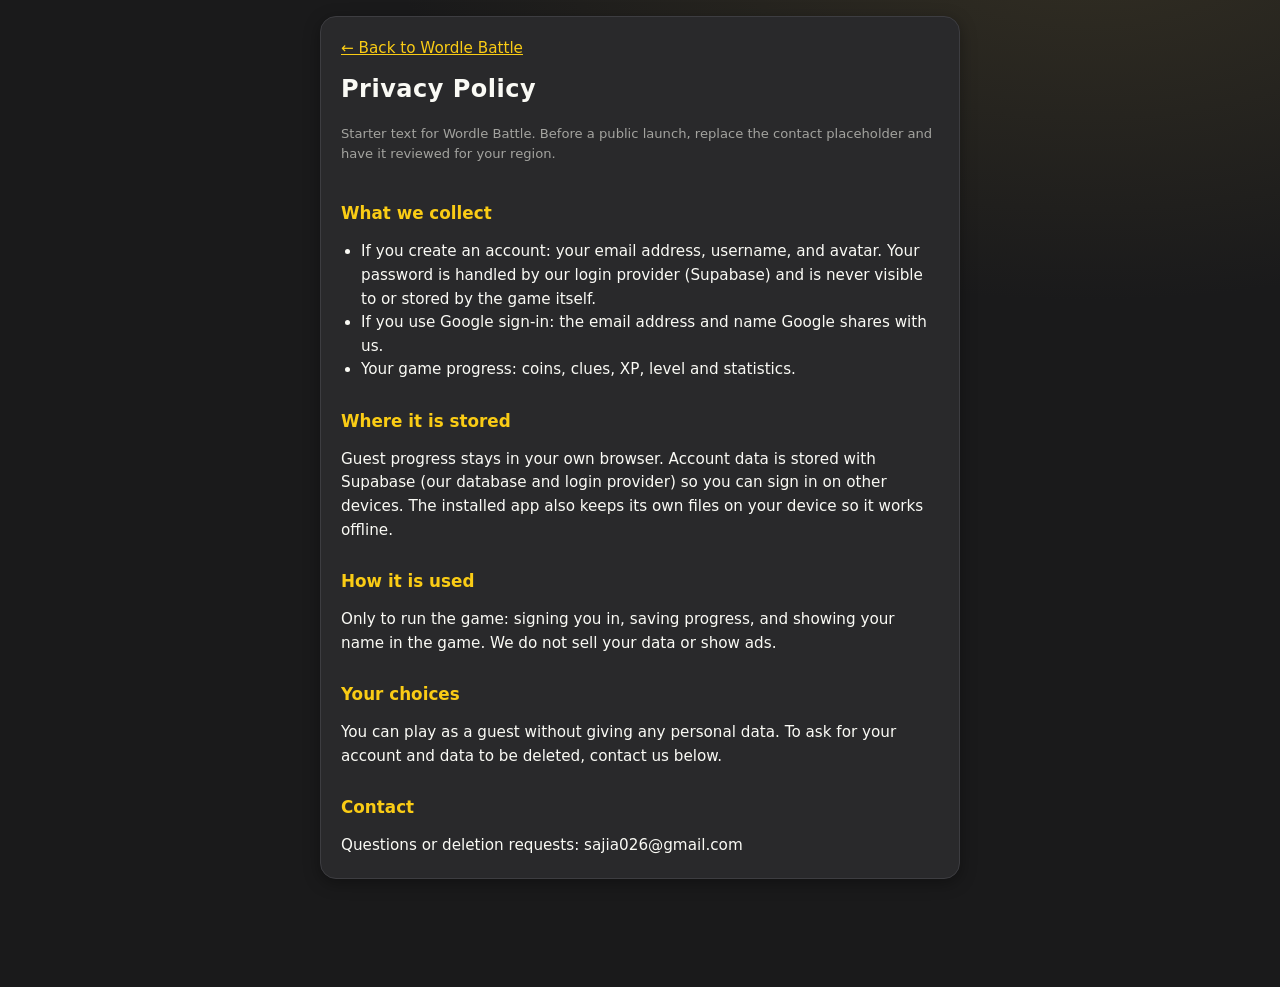
==== commit 4b8b326d: "fixed clues" ====
--- a/privacy.html
+++ b/privacy.html
@@ -5,19 +5,21 @@
 <meta name="viewport" content="width=device-width, initial-scale=1">
 <title>Privacy Policy · Wordle Battle</title>
 <meta name="theme-color" content="#1A1A1B">
+<script>(function(){try{var s=JSON.parse(localStorage.getItem("wb_settings")||"null");if(s&&s.theme==="light"){document.documentElement.setAttribute("data-theme","light");var m=document.querySelector('meta[name="theme-color"]');if(m)m.setAttribute("content","#F5F4EE");}}catch(e){}})();</script>
 <link rel="icon" href="icons/favicon.svg" type="image/svg+xml">
 <link rel="stylesheet" href="css/style.css">
 </head>
 <body>
 <main class="legal panel">
-  <p><a href="./">← Back to Wordle Battle</a></p>
+  <p><a href="./" id="back">← Back to Wordle Battle</a></p>
   <h1>Privacy Policy</h1>
   <p class="note">Starter text for Wordle Battle. Before a public launch, replace the contact placeholder and have it reviewed for your region.</p>
-  <h2>What we collect</h2><ul><li>If you create an account: your email address, username, and avatar. Your password is handled by our login provider (Supabase) and is never visible to or stored by the game itself.</li><li>If you use Google sign-in: the email address and name Google shares with us.</li><li>Your game progress: coins, hints, XP, level and statistics.</li></ul>
+  <h2>What we collect</h2><ul><li>If you create an account: your email address, username, and avatar. Your password is handled by our login provider (Supabase) and is never visible to or stored by the game itself.</li><li>If you use Google sign-in: the email address and name Google shares with us.</li><li>Your game progress: coins, clues, XP, level and statistics.</li></ul>
 <h2>Where it is stored</h2><p>Guest progress stays in your own browser. Account data is stored with Supabase (our database and login provider) so you can sign in on other devices. The installed app also keeps its own files on your device so it works offline.</p>
 <h2>How it is used</h2><p>Only to run the game: signing you in, saving progress, and showing your name in the game. We do not sell your data or show ads.</p>
 <h2>Your choices</h2><p>You can play as a guest without giving any personal data. To ask for your account and data to be deleted, contact us below.</p>
-<h2>Contact</h2><p>Questions or deletion requests: [add your contact email here].</p>
+<h2>Contact</h2><p>Questions or deletion requests: sajia026@gmail.com</p>
 </main>
+<script src="js/legal.js"></script>
 </body>
 </html>
--- a/css/style.css
+++ b/css/style.css
@@ -14,11 +14,25 @@
   --danger:#FF6B6B; --on-danger:#1A1A1B;
   /* game feedback colours (unchanged so guesses stay easy to read) */
   --correct:#39ff88; --present:#f2c230; --absent:#4A4A4E; --on-fb:#1A1A1B; --on-absent:#fff;
+  /* hint-tile colours (their own palette, independent of the theme) */
+  --tr1:#FFB347; --tr2:#F57C00; --tr3:#A84F00;
+  --tm1:#D08CFF; --tm2:#8E2DE2; --tm3:#52188F;
+  --tw1:#FFE066; --tw2:#F5A800; --tw3:#9A6500;
+  --ts1:#4A4A52; --ts2:#2B2B30; --ts3:#121214;
+  --badge-red:#D62828; --badge-grey:#6B6B73;
+  --win:#39ff88; --loss:#FF6B6B; --solo-bg:#1F4D35; --solo-fg:#8CF2B5; --daily-bg:#51482D; --daily-fg:#FACC15;   /* Profile: results and mode pills */
+  --tg1:#5EE0A0; --tg2:#1FA971; --tg3:#12714A;
+  --red1:#E0264F; --red2:#A8123A; --red-glow:rgba(224,38,79,.6);   /* install / update cards: red so they stand out */
+  --pill-r:#7A3E00; --pill-m:#471671; --pill-w:#7A5400; --pill-s:#151518;
+  /* control-icon artwork (gold metal + steel) */
+  --ico-hi:#FFE680;--ico-mid:#FACC15;--ico-lo:#B8860B;--ico-glow:#FFF3B0;--ico-st-hi:#D9D9DE;--ico-st-lo:#6B6B73;--ctl-shadow:rgba(0,0,0,.4);--glow-lo:rgba(250,204,21,.45);--glow-hi:rgba(255,224,102,.95)
 }
 [data-theme=light]{
   --bg:#F5F4EE;--panel:#FFFFFF;--panel-2:#EFEEE6;--tile:#FFFFFF;--line:#D6D4C8;--field-line:#8A8878;--text:#1A1A1B;--muted:#5F5F5A;
   --gold:#856200;--gold-dim:#EBDDA5;--on-color:#FFFFFF;--danger:#C62828;--on-danger:#FFFFFF;
   --correct:#12b85a;--present:#d9a400;--absent:#6E6E73;--on-fb:#1A1A1B;--on-absent:#fff;
+  --win:#0B7A3B; --loss:#B3261E; --solo-bg:#D5F0E0; --solo-fg:#0B5E2E; --daily-bg:#F2E6B8; --daily-fg:#5F4600;
+  --ico-hi:#D9A91C;--ico-mid:#856200;--ico-lo:#5A4200;--ico-glow:#FFE9A0;--ico-st-hi:#9A9AA2;--ico-st-lo:#55555C;--ctl-shadow:rgba(0,0,0,.18);--glow-lo:rgba(184,134,11,.4);--glow-hi:rgba(217,169,28,.85);
 }
 *{box-sizing:border-box;margin:0}
 html,body{height:100%}
@@ -391,8 +405,8 @@
 .ex .row{width:min(100%,230px);margin:0 auto 6px}
 .ex .tile{font-size:1.15rem}
 .ex p{font-size:.88rem;display:flex;align-items:center;gap:8px;margin:0 0 4px}
-.chip{flex:none;width:20px;height:20px;border-radius:6px;display:inline-grid;place-items:center;font-size:.7rem;font-weight:800;color:var(--on-fb)}
-.chip.c{background:var(--correct)}.chip.p{background:var(--present);font-size:1rem}.chip.a{background:var(--absent)}
+.ex .chip{flex:none;width:20px;height:20px;border-radius:6px;display:inline-grid;place-items:center;font-size:.7rem;font-weight:800;color:var(--on-fb)}
+.ex .chip.c{background:var(--correct)}.ex .chip.p{background:var(--present);font-size:1rem}.ex .chip.a{background:var(--absent)}
 .demo-cap{min-height:2.6em;font-weight:600;color:var(--gold)!important}
 .hcard{display:flex;align-items:center;gap:12px;text-align:left;background:var(--panel-2);border:1px solid var(--line);border-radius:14px;padding:10px 12px;margin:0 0 8px;animation:popin .4s both}
 .hcard:nth-of-type(2){animation-delay:.08s}.hcard:nth-of-type(3){animation-delay:.16s}
@@ -489,4 +503,441 @@
 .primary.alt.big{color:var(--text)}
 /* coloured result tiles lose the gold typing outline */
 .tile.correct,.tile.present,.tile.absent{border-color:transparent}
-.chips .W{color:var(--on-fb)}.chips .L{color:var(--on-absent)}+.chips .W{color:var(--on-fb)}.chips .L{color:var(--on-absent)}
+
+/* ===== Change 4: premium game controls, count badges, purchase popup, Word Hint popup ===== */
+.controls .ctl,.controls .hint{position:relative;overflow:visible;gap:1px;justify-content:center;
+  background:linear-gradient(180deg,color-mix(in srgb,var(--panel-2) 82%,#fff 5%),var(--panel));
+  border:1px solid color-mix(in srgb,var(--gold-dim) 85%,var(--line));
+  box-shadow:inset 0 1px 0 rgba(255,255,255,.1),inset 0 -3px 6px rgba(0,0,0,.22),0 3px 8px var(--ctl-shadow);
+  transition:transform .12s,border-color .15s,box-shadow .18s,opacity .15s}
+.controls .ctl:hover,.controls .hint:hover{border-color:var(--gold);transform:translateY(-2px);
+  box-shadow:inset 0 1px 0 rgba(255,255,255,.12),inset 0 -3px 6px rgba(0,0,0,.2),0 6px 14px var(--ctl-shadow),0 0 14px color-mix(in srgb,var(--gold) 30%,transparent)}
+.controls .ctl:active,.controls .hint:active{transform:translateY(1px) scale(.94);border-color:var(--gold);
+  box-shadow:inset 0 3px 8px rgba(0,0,0,.45),0 0 16px color-mix(in srgb,var(--gold) 45%,transparent)}
+.controls .ctl:focus-visible{outline:2px solid var(--gold);outline-offset:3px}
+.ctl .cico{display:grid;place-items:center;width:30px;height:30px}
+.ctl .cico svg,.clue-bulb svg,.buy-ico svg{width:100%;height:100%;fill:none;stroke:none;stroke-width:0;display:block;filter:drop-shadow(0 0 3px var(--glow-lo)) drop-shadow(0 1px 1px rgba(0,0,0,.45))}
+.ctl:active .cico svg{filter:drop-shadow(0 0 7px var(--glow-hi)) brightness(1.15)}
+.ctl:disabled .cico svg,.ctl.off .cico svg{filter:grayscale(.7)}
+.ctl.paid .cico svg{filter:drop-shadow(0 1px 1px rgba(0,0,0,.4)) saturate(.7)}
+.ctl[data-hint=word]:not(.paid):not(:disabled) .cico svg{animation:bulbglow 2.8s ease-in-out infinite}
+@keyframes bulbglow{0%,100%{filter:drop-shadow(0 0 3px var(--glow-lo)) drop-shadow(0 1px 1px rgba(0,0,0,.4))}50%{filter:drop-shadow(0 0 8px var(--glow-hi)) drop-shadow(0 1px 1px rgba(0,0,0,.4))}}
+.controls .ctl small{font-size:.6rem;letter-spacing:.2px}
+.cnt{position:absolute;top:-7px;right:-5px;min-width:20px;height:20px;padding:0 5px;border-radius:10px;display:grid;place-items:center;
+  font-size:.72rem;font-weight:800;line-height:1;font-variant-numeric:tabular-nums;
+  background-color:var(--gold);background-image:linear-gradient(180deg,var(--ico-hi),var(--ico-mid));color:var(--on-color);border:2px solid var(--bg);box-shadow:0 2px 5px rgba(0,0,0,.45)}
+[data-theme=light] .cnt{background-image:none}
+.cnt.zero{background-color:var(--panel-2);background-image:none;color:var(--muted);box-shadow:none;border-color:var(--line)}
+.cnt.bump{animation:cntbump .35s cubic-bezier(.2,.9,.3,1.4)}
+@keyframes cntbump{0%{transform:scale(1)}40%{transform:scale(1.45)}100%{transform:scale(1)}}
+.ctl.used{animation:usedring .6s ease-out}
+@keyframes usedring{0%{box-shadow:0 0 0 0 color-mix(in srgb,var(--gold) 70%,transparent)}100%{box-shadow:0 0 0 14px transparent}}
+.ctl-group.right{justify-self:end}
+.controls{margin-top:4px;padding-inline:4px} /* room so the corner badges are never clipped by the screen edge */
+html[data-motion=reduced] .ctl,html[data-motion=reduced] .ctl .cico svg,html[data-motion=reduced] .cnt,html[data-motion=reduced] .clue-bulb,html[data-motion=reduced] #clue-main{animation:none!important;transition:none!important}
+@media (prefers-reduced-motion:reduce){.ctl .cico svg,.cnt,.clue-bulb{animation:none!important}}
+@media (max-width:380px){.ctl .cico{width:26px;height:26px}.cnt{min-width:18px;height:18px;font-size:.66rem;top:-6px;right:-4px}}
+@media (max-height:600px){.ctl .cico{width:24px;height:24px}}
+
+/* purchase popup (cost + balance), reuses the shared dialog */
+.buybox{display:grid;gap:6px;margin:4px 0 10px;padding:12px;border-radius:12px;background:var(--panel-2);border:1px solid color-mix(in srgb,var(--gold-dim) 70%,var(--line))}
+.buybox.hidden{display:none}
+.buy-ico{justify-self:center;width:54px;height:54px;margin-bottom:2px}
+.buy-row{display:flex;justify-content:space-between;align-items:center;font-size:.95rem;color:var(--muted)}
+.buy-row b{color:var(--text);font-variant-numeric:tabular-nums}
+.buy-row.after{border-top:1px solid var(--line);padding-top:6px}.buy-row.after b{color:var(--gold)}
+
+/* Word Hint popup */
+#clue{z-index:11}
+.card.clue{max-width:400px;text-align:center;max-height:calc(100dvh - 32px);overflow-y:auto;overscroll-behavior:contain;padding:22px 20px 18px;border-color:var(--gold);
+  box-shadow:0 0 0 1px color-mix(in srgb,var(--gold) 30%,transparent),0 18px 50px rgba(0,0,0,.55),0 0 46px color-mix(in srgb,var(--gold) 22%,transparent);animation:popin .4s cubic-bezier(.2,.9,.3,1.15)}
+.clue-bulb{width:78px;height:78px;margin:0 auto 6px;display:grid;place-items:center;border-radius:50%;
+  background:radial-gradient(circle,var(--glow-lo),transparent 68%);animation:bulbpulse 2.6s ease-in-out infinite}
+.clue-bulb svg{width:54px;height:54px;filter:drop-shadow(0 0 10px var(--glow-hi))}
+@keyframes bulbpulse{0%,100%{transform:scale(1)}50%{transform:scale(1.08)}}
+.card.clue h2{font-size:1.35rem;margin:0}
+.clue-count{margin:2px 0 12px!important;font-size:.82rem;color:var(--muted)}
+.clue-main{padding:14px 14px 16px;border-radius:14px;background:linear-gradient(180deg,color-mix(in srgb,var(--gold-dim) 30%,var(--panel-2)),var(--panel-2));border:1px solid var(--gold-dim)}
+.clue-main.in{animation:clueIn .45s cubic-bezier(.2,.9,.3,1.1)}
+@keyframes clueIn{from{opacity:0;transform:translateY(10px) scale(.96)}}
+.clue-kind{display:inline-flex;align-items:center;gap:6px;padding:3px 11px;border-radius:999px;font-size:.72rem;font-weight:800;letter-spacing:.8px;text-transform:uppercase;background:color-mix(in srgb,var(--gold) 16%,transparent);color:var(--gold)}
+.card .clue-text{margin:10px 0 0;font-size:1.18rem;line-height:1.4;font-weight:600;color:var(--text)}
+.clue-prev{margin:12px 0 2px;display:grid;gap:8px;text-align:left}
+.clue-prev.hidden{display:none}
+.clue-old{padding:10px 12px;border-radius:10px;border:1px solid var(--line);background:var(--panel-2);opacity:.92}
+.clue-old .clue-kind{background:none;padding:0;font-size:.66rem;color:var(--muted)}
+.card .clue-old .clue-text{font-size:.92rem;margin:4px 0 0;font-weight:500;color:var(--text)}
+.card.clue .primary.big{margin-top:14px;min-height:48px}
+
+/* ===== Change 5: coloured glossy hint tiles, count badge + price pill, SCORE label, raised keys/Submit, result screen ===== */
+/* tile colours belong to the icons, not to the theme */
+.t-reveal,[data-hint=reveal]{--t1:var(--tr1);--t2:var(--tr2);--t3:var(--tr3);--pill:var(--pill-r)}
+.t-remove,[data-hint=remove]{--t1:var(--tm1);--t2:var(--tm2);--t3:var(--tm3);--pill:var(--pill-m)}
+.t-word,[data-hint=word]{--t1:var(--tw1);--t2:var(--tw2);--t3:var(--tw3);--pill:var(--pill-w)}
+.t-skip,#btn-skip{--t1:var(--ts1);--t2:var(--ts2);--t3:var(--ts3);--pill:var(--pill-s)}
+.mini-tile{position:relative;flex:none;display:grid;place-items:center;border-radius:14px;background:linear-gradient(180deg,var(--t1),var(--t2));box-shadow:inset 0 2px 1px rgba(255,255,255,.55),inset 0 -3px 4px rgba(0,0,0,.18),0 3px 0 var(--t3)}
+.mini-tile svg{width:62%;height:62%;fill:none;stroke:none;stroke-width:0;filter:drop-shadow(0 2px 1px rgba(0,0,0,.3))}
+.hcard .mini-tile{width:40px;height:40px;border-radius:12px}
+.gcard .mini-tile{width:48px;height:48px;margin-right:4px}
+.buy-ico.mini-tile{width:60px;height:60px;border-radius:17px}
+.clue-bulb.mini-tile{width:84px;height:84px;border-radius:24px;background:linear-gradient(180deg,var(--t1),var(--t2));animation:none;box-shadow:inset 0 3px 2px rgba(255,255,255,.55),inset 0 -5px 6px rgba(0,0,0,.18),0 5px 0 var(--t3),0 0 34px rgba(255,200,40,.55)}
+.clue-bulb.mini-tile svg{width:60%;height:60%;filter:drop-shadow(0 2px 2px rgba(0,0,0,.3))}
+
+/* bottom bar */
+#game .controls{--tile:46px;--cg:16px;--side:calc(var(--tile) * 2 + var(--cg));gap:8px;padding:2px 9px 14px;align-items:center}
+#game .ctl-group{gap:var(--cg)}
+#game .controls .ctl{position:relative;flex:none;width:var(--tile);height:var(--tile);padding:0;overflow:visible;border:0;border-radius:15px;color:#fff;
+  background:linear-gradient(180deg,var(--t1),var(--t2));
+  box-shadow:inset 0 2px 1px rgba(255,255,255,.55),inset 0 -3px 4px rgba(0,0,0,.18),0 4px 0 var(--t3),0 8px 12px rgba(0,0,0,.35);
+  transform:none;transition:transform .08s,box-shadow .08s,opacity .15s,filter .15s}
+#game .controls .ctl::before{content:"";position:absolute;left:5px;right:5px;top:3px;height:42%;border-radius:12px 12px 18px 18px;background:linear-gradient(180deg,rgba(255,255,255,.5),rgba(255,255,255,0));pointer-events:none}
+#game .controls .ctl:hover{transform:none;border:0;filter:brightness(1.06)}
+#game .controls .ctl:active{transform:translateY(3px);box-shadow:inset 0 2px 1px rgba(255,255,255,.4),inset 0 -2px 3px rgba(0,0,0,.2),0 1px 0 var(--t3),0 3px 6px rgba(0,0,0,.3)}
+#game .controls .ctl[data-hint=word]:not(.paid):not(:disabled){box-shadow:inset 0 2px 1px rgba(255,255,255,.55),inset 0 -3px 4px rgba(0,0,0,.18),0 4px 0 var(--t3),0 0 18px rgba(255,200,40,.5),0 8px 12px rgba(0,0,0,.3)}
+#game .controls .ctl:disabled,#game .controls .ctl.off{opacity:.5;filter:saturate(.45)}
+#game .controls .ctl:focus-visible{outline:2px solid var(--gold);outline-offset:4px}
+#game .ctl .cico{position:relative;width:30px;height:30px;display:grid;place-items:center;animation:none}
+#game .ctl .cico svg{width:100%;height:100%;animation:none;filter:drop-shadow(0 2px 1px rgba(0,0,0,.32))}
+#game .ctl:active .cico svg{filter:drop-shadow(0 1px 1px rgba(0,0,0,.3)) brightness(1.05)}
+/* remaining free uses: round badge at the icon's bottom-right */
+#game .ctl .cnt{top:auto;bottom:-7px;right:-7px;min-width:20px;height:20px;border-radius:10px;border:2px solid var(--bg);background:var(--badge-red);background-image:none;color:#fff;font-size:.7rem;box-shadow:0 2px 3px rgba(0,0,0,.4)}
+#game #btn-skip .cnt{background:var(--badge-grey)}
+#game .ctl.paid .cnt{display:none}
+/* price pill when no free uses are left */
+#game .controls .ctl small.badge{display:none}
+#game .controls .ctl.paid small.badge{display:flex;align-items:center;justify-content:center;position:absolute;left:50%;bottom:-10px;transform:translateX(-50%);height:20px;padding:0 8px;border-radius:10px;border:2px solid var(--bg);
+  background:var(--pill);color:#fff;font-size:.7rem;font-weight:800;line-height:1;white-space:nowrap;box-shadow:0 2px 3px rgba(0,0,0,.35)}
+/* top bar: SCORE label above the number */
+.winscore{flex-direction:column;justify-content:center;gap:0;height:44px;padding:0 6px;background:none;border:0;line-height:1}
+.winscore .sc-l{font-size:.62rem;font-weight:800;letter-spacing:1.5px;text-transform:uppercase;color:var(--muted)}
+.winscore .win-val{font-size:1.45rem;color:var(--gold);line-height:1.05}
+/* keys and Submit with a raised bottom edge (grey and gold theme kept) */
+#game .key{box-shadow:0 3px 0 rgba(0,0,0,.5),inset 0 1px 0 rgba(255,255,255,.07)}
+#game .key:active{transform:translateY(2px);box-shadow:0 1px 0 rgba(0,0,0,.5)}
+#game .submit-btn{height:54px;border-radius:16px;text-transform:uppercase;letter-spacing:1.2px;font-size:1.05rem;box-shadow:0 5px 0 color-mix(in srgb,var(--gold) 52%,black),0 9px 14px rgba(0,0,0,.3);transition:transform .08s,box-shadow .08s}
+#game .submit-btn:active:not(:disabled){transform:translateY(3px);box-shadow:0 2px 0 color-mix(in srgb,var(--gold) 52%,black)}
+#game .submit-btn:disabled{box-shadow:0 5px 0 rgba(0,0,0,.35)}
+@media (max-width:380px){#game .controls{--tile:44px;--cg:12px}#game .submit-btn{font-size:.95rem;letter-spacing:.8px}}
+@media (max-width:340px){#game .controls{--cg:6px;gap:4px;padding-inline:6px}#game .submit-btn{font-size:.85rem;letter-spacing:.4px}#game .submit-btn svg{display:none}}
+@media (max-height:600px){#game .controls{--tile:44px}#game .submit-btn{height:46px}#game .ctl .cico{width:26px;height:26px}}
+
+/* result screen */
+.r-meaning{font-size:1.02rem;line-height:1.35;font-style:italic;color:var(--text)!important;max-width:32ch;margin:-8px auto 14px!important}
+.card.dd .r-meaning{margin:2px auto 10px!important}
+.r-balance{display:block;margin:2px 0 8px;font-weight:700;color:var(--text)!important}
+.r-actions{display:flex;flex-direction:column;align-items:center;gap:12px;margin-top:14px}
+.again-link{background:none;border:0;min-height:44px;padding:8px 18px;color:var(--text);font-size:1.2rem;font-weight:700;text-decoration:underline;text-decoration-color:var(--gold);text-decoration-thickness:2px;text-underline-offset:6px;cursor:pointer}
+.again-link:hover{color:var(--gold)}
+.r-icons{display:flex;gap:18px;justify-content:center}
+.r-icon{display:flex;flex-direction:column;align-items:center;gap:4px;min-width:84px;padding:10px 12px;border-radius:16px;background:var(--panel-2);border:1px solid var(--line);color:var(--text);cursor:pointer;transition:transform .1s,border-color .15s}
+.r-icon span{font-size:1.8rem;line-height:1}.r-icon small{font-size:.72rem;font-weight:700;color:var(--muted)}
+.r-icon:hover{border-color:var(--gold-dim)}.r-icon:active{transform:scale(.95)}
+.share-link{background:none;border:0;padding:8px;color:var(--muted);font-size:.85rem;text-decoration:underline;cursor:pointer}
+#game .submit-btn svg{flex:none;width:18px;height:18px}
+
+/* SCORE centred at the top of the game screen (in flow on very narrow phones, so it can never overlap the buttons) */
+#game .gtop{position:relative}
+#game .winscore{position:absolute;left:50%;top:50%;transform:translate(-50%,-50%);padding:0}
+#game .gleft{display:flex;align-items:center;gap:8px}
+
+/* ===== Free daily coins: the + is its own button; popup ===== */
+.coins .coins-main{display:flex;align-items:center;gap:6px;background:none;border:0;padding:0;margin:0;color:inherit;font:inherit;cursor:pointer}
+.coins .plus{position:relative;border:0;padding:0;cursor:pointer;font:inherit;font-weight:700}
+.coins .plus::before{content:"";position:absolute;inset:-9px}                 /* bigger tap area, same look */
+.coins .plus.has-free::after{content:"";position:absolute;top:-3px;right:-3px;width:9px;height:9px;border-radius:50%;background:var(--badge-red);border:2px solid var(--bg)}
+.coins:hover,.coins:active{transform:none}
+.card.free{max-width:380px;text-align:center;border-color:var(--gold);padding:24px 20px 18px;box-shadow:0 0 0 1px color-mix(in srgb,var(--gold) 28%,transparent),0 18px 50px rgba(0,0,0,.5),0 0 40px color-mix(in srgb,var(--gold) 18%,transparent);animation:popin .35s cubic-bezier(.2,.9,.3,1.15)}
+.free-ico{font-size:3.2rem;line-height:1;margin-bottom:6px}
+.card.free h2{margin:0 0 6px}
+.card .free-msg{margin:0 0 12px;font-size:1rem;line-height:1.4;color:var(--text)}
+.free-amount{display:inline-block;margin:2px 0 12px;padding:8px 22px;border-radius:999px;font-size:1.7rem;font-weight:800;color:var(--gold);background:var(--panel-2);border:1px solid var(--gold-dim)}
+.free-amount.hidden,.free-next.hidden{display:none}
+.free-next{display:grid;gap:2px;margin:4px 0 14px;padding:12px;border-radius:14px;background:var(--panel-2);border:1px solid var(--line)}
+.free-next small{color:var(--muted);font-size:.78rem;letter-spacing:.6px;text-transform:uppercase;font-weight:700}
+.free-next b{color:var(--text);font-size:1.05rem}
+.free-next span{color:var(--gold);font-weight:800;font-size:1.25rem;font-variant-numeric:tabular-nums}
+.card.free .primary.big{margin-top:2px;min-height:48px}
+
+/* ===== Shop: small boxes (icon, name, price, button), 3 per row ===== */
+.t-gift{--t1:var(--tg1);--t2:var(--tg2);--t3:var(--tg3)}
+.mini-tile i{font-style:normal;font-size:1.7rem;line-height:1}
+.shop-grid{display:grid;grid-template-columns:repeat(2,minmax(0,1fr));gap:12px}
+.shop-grid .gcard{flex-direction:column;align-items:center;justify-content:flex-start;text-align:center;gap:6px;padding:12px 8px 10px;min-width:0}
+.shop-grid .gcard:hover{transform:translateY(-2px)}
+.shop-grid .gcard .mini-tile{width:50px;height:50px;margin:0 0 2px;border-radius:15px}
+.shop-grid .gcard h3{margin:0;font-size:.8rem;line-height:1.2;min-height:2.4em;padding:0 2px;display:flex;align-items:center;justify-content:center;overflow-wrap:anywhere}
+.shop-grid .gcard .price{margin:0;font-size:1rem;font-weight:800;color:var(--gold)}
+.shop-grid .gcard .primary{width:100%;padding:9px 4px;font-size:.92rem;min-height:40px}
+.shop-grid .gcard .primary.claimed,.shop-grid .gcard .primary.claimed:disabled{background:var(--panel-2);color:var(--muted);border:1px solid var(--line);box-shadow:none;opacity:1;cursor:default}
+.shop-grid .shop-next{color:var(--muted);font-size:.68rem;line-height:1.2}
+/* Shop: exactly 2 cards per row on every screen size (see the Shop glass cards block at the end of this file) */
+
+/* ===== Install and update cards: red, glowing, with a ✕ ===== */
+@keyframes redpulse{0%,100%{box-shadow:0 0 0 0 var(--red-glow),0 8px 20px rgba(0,0,0,.4)}50%{box-shadow:0 0 0 7px rgba(224,38,79,0),0 8px 22px rgba(0,0,0,.4)}}
+@keyframes redshine{0%,55%{transform:translateX(-130%)}100%{transform:translateX(130%)}}
+@keyframes icwiggle{0%,60%,100%{transform:rotate(0)}68%{transform:rotate(-14deg)}76%{transform:rotate(12deg)}84%{transform:rotate(-8deg)}92%{transform:rotate(4deg)}}
+.installcard,#update-bar{color:#fff;background-color:var(--red1);background-image:linear-gradient(135deg,var(--red1),var(--red2));border:1px solid rgba(255,255,255,.3);overflow:hidden;animation:redpulse 2.4s ease-in-out infinite}
+.installcard::after,#update-bar::after{content:"";position:absolute;inset:0;pointer-events:none;background:linear-gradient(110deg,transparent 38%,rgba(255,255,255,.26) 50%,transparent 62%);animation:redshine 3.6s ease-in-out infinite}
+.installcard{position:relative;display:flex;align-items:center;gap:10px;margin:0 0 12px;padding:10px 40px 10px 12px;border-radius:16px}
+.screen.auth>.installcard{width:min(440px,100%);margin:0 auto}
+.installcard.hidden{display:none}
+.installcard .ic-ico{flex:none;font-size:1.7rem;line-height:1;transform-origin:50% 60%;animation:icwiggle 2.8s ease-in-out infinite}
+.installcard .ic-txt{flex:1;min-width:0;line-height:1.25}
+.installcard .ic-txt b{display:block;font-size:.95rem;font-weight:800}
+.installcard .ic-txt small{display:block;font-size:.76rem;font-weight:600;color:#fff}
+.ic-btn,#update-bar .primary{flex:none;border:0;border-radius:999px;padding:9px 14px;background:#fff;color:var(--red2);font-weight:800;font-size:.86rem;cursor:pointer;box-shadow:0 3px 0 rgba(0,0,0,.28);min-height:38px}
+.ic-btn:hover,#update-bar .primary:hover{filter:none;transform:translateY(-1px)}
+.ic-btn:active,#update-bar .primary:active{transform:translateY(2px);box-shadow:0 1px 0 rgba(0,0,0,.28)}
+.ic-btn.hot{background-color:var(--red1);background-image:linear-gradient(135deg,var(--red1),var(--red2));color:#fff;border:1px solid rgba(255,255,255,.3);animation:redpulse 2.4s ease-in-out infinite}
+.ic-x{position:absolute;top:6px;right:6px;width:26px;height:26px;border-radius:50%;border:0;background:rgba(0,0,0,.25);color:#fff;font-size:.78rem;line-height:1;cursor:pointer;display:grid;place-items:center;padding:0;z-index:1}
+.ic-x::before{content:"";position:absolute;inset:-9px}
+.ic-x:hover{background:rgba(0,0,0,.45)}
+#update-bar{padding-right:42px;border-color:rgba(255,255,255,.3)}
+#update-bar .ic-x{top:50%;transform:translateY(-50%)}
+.ih-steps{margin:8px 0 14px;padding-left:20px;display:grid;gap:8px;line-height:1.4}
+html[data-motion=reduced] .installcard,html[data-motion=reduced] #update-bar,html[data-motion=reduced] .ic-btn.hot,html[data-motion=reduced] .installcard::after,html[data-motion=reduced] #update-bar::after,html[data-motion=reduced] .ic-ico{animation:none!important}
+@media (prefers-reduced-motion:reduce){.installcard,#update-bar,.ic-btn.hot,.installcard::after,#update-bar::after,.ic-ico{animation:none!important}}
+@media (max-width:360px){.installcard{flex-wrap:wrap}.installcard .ic-txt{flex-basis:calc(100% - 50px)}.installcard .ic-btn{margin-left:auto}}
+
+/* ===== Profile screen (separate from Settings) ===== */
+#profile .pf-top{display:grid;grid-template-columns:44px 1fr 44px;align-items:center;text-align:center;margin-bottom:12px}
+#profile .pf-top .icon{display:grid;place-items:center}
+.pf-ico{width:22px;height:22px;fill:none;stroke:currentColor;stroke-width:1.9;stroke-linecap:round;stroke-linejoin:round;flex:none}
+.pf-card{display:block;width:100%;margin:0 0 12px;padding:14px;background:var(--panel);border:1px solid var(--line);border-radius:18px;color:var(--text);text-align:left;font:inherit}
+.pf-head{display:flex;align-items:center;gap:14px}
+.pf-head .avatar-wrap{flex:none}
+.pf-avatar{width:78px;height:78px;font-size:2.5rem;border:3px solid var(--gold);display:grid;place-items:center;border-radius:50%;background:var(--panel-2)}
+.pf-info{flex:1;min-width:0;display:grid;gap:5px}
+.pf-namerow{display:flex;align-items:center;gap:8px;flex-wrap:wrap}
+.pf-namerow b{font-size:1.3rem;overflow-wrap:anywhere}
+.pf-edit{width:32px;height:32px;display:grid;place-items:center;padding:0;border-radius:50%;border:1px solid var(--line);background:var(--panel-2);color:var(--gold);cursor:pointer}
+.pf-edit .pf-ico{width:17px;height:17px}
+.pf-level{font-size:.95rem;color:var(--text)}
+.pf-info small{color:var(--muted);font-size:.8rem}
+.pf-info .pf-meta{font-size:.76rem}
+.pf-stats{display:grid;grid-template-columns:repeat(4,minmax(0,1fr));gap:8px;margin-bottom:12px}
+.pf-stat{display:grid;justify-items:center;align-content:start;gap:4px;padding:12px 4px 10px;background:var(--panel);border:1px solid var(--line);border-radius:16px;text-align:center}
+.pf-stat .pf-ico{width:26px;height:26px;color:var(--gold)}
+.pf-stat b{font-size:1.3rem;line-height:1.1}
+.pf-stat small{font-size:.68rem;line-height:1.15;color:var(--muted)}
+.pf-tile{flex:none;display:grid;place-items:center;width:44px;height:44px;border-radius:12px;background:var(--panel-2);border:1px solid var(--line);color:var(--gold)}
+.pf-daily{display:flex;align-items:center;gap:12px;cursor:pointer}
+.pf-daily:active{transform:scale(.99)}
+.pf-daily-txt{flex:1;min-width:0;display:grid;gap:2px}
+.pf-daily-txt b{font-size:1.05rem}.pf-daily-txt small{color:var(--muted);font-size:.78rem;line-height:1.25}
+.pf-daily-streak{display:flex;align-items:center;gap:4px;color:var(--gold);font-weight:800;white-space:nowrap}
+.pf-sechead{display:flex;align-items:center;gap:12px}
+.pf-sechead b{flex:1;font-size:1.05rem}
+.pf-empty{display:grid;justify-items:center;gap:6px;padding:14px 8px 6px;text-align:center}
+.pf-empty b{font-size:1rem}
+.pf-empty p{margin:0;max-width:30ch;color:var(--muted);font-size:.85rem;line-height:1.35}
+.pf-trophy{width:112px;height:84px;fill:none;stroke:var(--muted);stroke-width:2.4;stroke-linecap:round;stroke-linejoin:round;opacity:.75}
+.pf-trophy .pf-star{fill:var(--muted);stroke:none}.pf-trophy .pf-spark{stroke:var(--gold)}
+.pf-viewall{background:none;border:0;padding:8px 4px;color:var(--gold);font-weight:800;font-size:.85rem;cursor:pointer}
+.pf-viewall.hidden{display:none}
+.pf-games{list-style:none;margin:10px 0 0;padding:0}
+.pf-game{display:grid;grid-template-columns:auto 44px 1fr auto;gap:10px;align-items:center;padding:11px 2px;border-top:1px solid var(--line);font-size:.85rem}
+.pf-mode{display:inline-block;min-width:58px;padding:5px 10px;border-radius:9px;text-align:center;font-weight:700;font-size:.78rem}
+.pf-mode.practice{background:var(--solo-bg);color:var(--solo-fg)}
+.pf-mode.daily{background:var(--daily-bg);color:var(--daily-fg)}
+.pf-game .win{color:var(--win)}.pf-game .loss{color:var(--loss)}
+.pf-att,.pf-game time{color:var(--muted)}.pf-game time{white-space:nowrap}
+.pf-none{padding:14px 2px 4px;color:var(--muted);font-size:.9rem}
+@media (max-width:340px){.pf-game{grid-template-columns:auto 40px 1fr}.pf-game time{grid-column:1/-1}.pf-stat b{font-size:1.1rem}}
+#edit-profile h4{margin:12px 0 6px}
+.pf-daily-txt b{white-space:nowrap}
+.pf-daily-txt small span{display:block}
+.pf-daily-streak{font-size:.95rem}
+
+/* ===== Settings panel (slide-out from the left; opened by the gear on Home and Profile) =====
+   Uses only the design tokens at the top of this file, so Dark and Light themes both work with no extra rules. */
+body.sp-lock{overflow:hidden}
+/* the slide-in / slide-out itself is played by js/settings.js (Web Animations), so it also works with Reduce Motion on (shorter fade) */
+.sp-root{position:fixed;inset:0;z-index:9;visibility:hidden;pointer-events:none}
+.sp-root.open{visibility:visible;pointer-events:auto}
+.sp-backdrop{position:absolute;inset:0;background:rgba(0,0,0,.62);-webkit-backdrop-filter:blur(2px);backdrop-filter:blur(2px)}
+.sp{position:absolute;top:0;bottom:0;left:0;width:min(420px,92vw);display:flex;flex-direction:column;outline:none;
+  background:var(--bg) linear-gradient(180deg,color-mix(in srgb,var(--gold) 11%,var(--bg)) 0,var(--bg) 260px) no-repeat;
+  border-right:1px solid var(--gold-dim);box-shadow:14px 0 44px rgba(0,0,0,.5);
+  padding-top:env(safe-area-inset-top);padding-bottom:env(safe-area-inset-bottom);will-change:transform}
+.sp-head{flex:none;display:flex;align-items:center;justify-content:space-between;gap:10px;padding:18px 16px 12px}
+.sp-head h2{display:flex;align-items:center;gap:10px;margin:0;font-size:1.45rem;font-weight:800;letter-spacing:.2px}
+.sp-head h2 .pf-ico{width:26px;height:26px;color:var(--gold)}
+.sp-close{min-height:40px;padding:8px 18px;border-radius:999px;background:var(--panel);border:1px solid var(--line);font-weight:700;font-size:.9rem;transition:border-color .15s,transform .12s}
+.sp-close:hover{border-color:var(--gold-dim)}.sp-close:active{transform:scale(.96)}
+.sp-body{flex:1;min-height:0;overflow-y:auto;overscroll-behavior:contain;-webkit-overflow-scrolling:touch;padding:6px 14px 16px}
+.sp-view.hidden{display:none}
+.sp-list{display:grid;gap:10px}
+
+.sp-card{display:flex;align-items:center;gap:12px;width:100%;padding:12px 14px;border-radius:18px;background:var(--panel);border:1px solid var(--line);color:var(--text);text-align:left;font:inherit;text-decoration:none;box-shadow:0 4px 16px rgba(0,0,0,.25);transition:border-color .15s,transform .12s,background .15s}
+button.sp-card:hover,a.sp-card:hover{border-color:var(--gold-dim)}
+button.sp-card:active,a.sp-card:active{transform:scale(.985)}
+.sp-card:disabled{opacity:.5;cursor:not-allowed;transform:none}
+.sp-ico{flex:none;display:grid;place-items:center;width:44px;height:44px;border-radius:12px;background:var(--panel-2);border:1px solid var(--line);color:var(--gold)}
+.sp-txt{flex:1;min-width:0;display:grid;gap:2px}
+.sp-txt b{font-size:1.02rem;line-height:1.2}
+.sp-txt small{color:var(--muted);font-size:.8rem;line-height:1.3}
+.sp-chev{flex:none;width:20px;height:20px;color:var(--muted)}
+.sp-danger .sp-ico,.sp-danger .sp-txt b{color:var(--danger)}
+.sp-danger{border-color:color-mix(in srgb,var(--danger) 35%,var(--line))}
+.sp-static{cursor:default}
+
+.sp-sub{display:flex;align-items:center;gap:10px;margin:2px 0 14px}
+.sp-back{flex:none;width:40px;height:40px;display:grid;place-items:center;border-radius:12px;background:var(--panel);border:1px solid var(--line);color:var(--text)}
+.sp-back .pf-ico{transform:scaleX(-1)}
+.sp-sub h3{margin:0;font-size:1.2rem;outline:none}
+.sp-fine{color:var(--muted);font-size:.8rem;line-height:1.4;margin:10px 4px 0}
+
+/* switches */
+.sp-row{cursor:pointer}.sp-row.off{opacity:.6;cursor:not-allowed}
+.sw{flex:none;position:relative;width:58px;height:32px;padding:0;border-radius:999px;background:var(--panel-2);border:1.5px solid var(--field-line);transition:background .25s,border-color .25s,box-shadow .25s}
+.sw-knob{position:absolute;top:2px;left:2px;width:25px;height:25px;border-radius:50%;background:var(--text);display:grid;place-items:center;box-shadow:0 2px 6px rgba(0,0,0,.4);transition:transform .28s cubic-bezier(.3,1.35,.5,1),background .25s}
+.sw.on{background:var(--gold);border-color:var(--gold);box-shadow:0 0 14px color-mix(in srgb,var(--gold) 45%,transparent)}
+.sw.on .sw-knob{transform:translateX(26px);background:var(--on-color)}
+.sw:disabled{cursor:not-allowed}
+.sw-knob .pf-ico{position:absolute;width:15px;height:15px;color:var(--ico-hi);transition:opacity .2s,transform .3s}
+.sw-theme .sw-moon{opacity:0;transform:rotate(-50deg) scale(.4)}
+.sw-theme.on .sw-moon{opacity:1;transform:none}
+.sw-theme .sw-sun{opacity:1}
+.sw-theme.on .sw-sun{opacity:0;transform:rotate(50deg) scale(.4)}
+html.theme-fade,html.theme-fade *:not(.sw):not(.sw-knob):not(.sw-knob *){transition:background-color .3s ease,border-color .3s ease,color .3s ease,fill .3s ease,stroke .3s ease}
+
+/* security, notes, facts */
+.sp-note{background:var(--panel);border:1px solid var(--line);border-radius:18px;padding:14px}
+.sp-note p{color:var(--muted);font-size:.9rem;line-height:1.45;margin:6px 0}
+.sp-facts{background:var(--panel);border:1px solid var(--line);border-radius:18px;padding:2px 14px;margin:0 0 12px}
+.sp-facts>div{display:flex;justify-content:space-between;gap:12px;padding:11px 0;border-top:1px solid var(--line)}
+.sp-facts>div:first-child{border-top:0}
+.sp-facts dt{flex:none;color:var(--muted);font-size:.85rem}
+.sp-facts dd{margin:0;text-align:right;font-weight:600;font-size:.9rem;overflow-wrap:anywhere}
+
+/* FAQs */
+.sp-faq{display:grid;gap:8px}
+.sp-q{background:var(--panel);border:1px solid var(--line);border-radius:16px;overflow:hidden}
+.sp-q[open]{border-color:var(--gold-dim)}
+.sp-q summary{position:relative;list-style:none;cursor:pointer;min-height:48px;padding:14px 44px 14px 14px;font-weight:700;line-height:1.3}
+.sp-q summary::-webkit-details-marker{display:none}
+.sp-q summary::after{content:"";position:absolute;right:18px;top:50%;width:8px;height:8px;border-right:2px solid var(--gold);border-bottom:2px solid var(--gold);transform:translateY(-70%) rotate(45deg);transition:transform .2s}
+.sp-q[open] summary::after{transform:translateY(-30%) rotate(-135deg)}
+.sp-q p{margin:0;padding:0 14px 14px;color:var(--muted);font-size:.9rem;line-height:1.5}
+
+/* bug report */
+.sp-form{display:grid;gap:10px}
+.sp-form label:not(.check){font-weight:700}
+.sp-form textarea{width:100%;min-height:120px;resize:vertical;padding:12px;border-radius:12px;border:1.5px solid var(--field-line);background:var(--panel-2);color:var(--text);font:inherit;line-height:1.4}
+.sp-form textarea:focus{outline:none;border-color:var(--gold);box-shadow:0 0 0 3px color-mix(in srgb,var(--gold) 20%,transparent)}
+.sp-form .sp-fine{margin:-4px 2px 0;text-align:right}
+.sp-form .actions{margin-top:2px}
+
+/* about + what's new */
+.sp-about{flex-direction:column;align-items:stretch;gap:10px}
+.sp-about .about{margin:0}.sp-about .actions{margin:0}
+.sp-credits{flex-direction:column;align-items:flex-start;gap:6px;margin-top:10px}
+.sp-credits ul{margin:0;padding-left:18px;color:var(--muted);font-size:.9rem;line-height:1.6}
+.sp-credits small{color:var(--muted)}
+.sp-log{list-style:none;margin:0;padding:0;display:grid;gap:10px}
+.sp-rel{flex-direction:column;align-items:flex-start;gap:6px}
+.sp-relh{display:flex;align-items:center;justify-content:space-between;gap:10px;width:100%}
+.sp-ver{padding:3px 10px;border-radius:999px;background:var(--panel-2);border:1px solid var(--line);font-weight:800;font-size:.78rem;color:var(--gold)}
+.sp-rel.latest{border-color:var(--gold-dim)}
+.sp-rel.latest .sp-ver{background:var(--gold);border-color:var(--gold);color:var(--on-color)}
+.sp-rel time{color:var(--muted);font-size:.78rem}
+.sp-rel ul{margin:2px 0 0;padding-left:18px;display:grid;gap:3px;font-size:.88rem;line-height:1.45}
+
+/* Log Out: pinned at the bottom of the panel, red */
+.sp-foot{flex:none;padding:10px 14px 14px;border-top:1px solid var(--line);background:color-mix(in srgb,var(--bg) 94%,transparent)}
+.sp-logout{display:flex;align-items:center;justify-content:center;gap:10px;width:100%;min-height:52px;border-radius:16px;font-weight:800;font-size:1rem;color:var(--danger);background:color-mix(in srgb,var(--danger) 12%,var(--panel));border:1.5px solid color-mix(in srgb,var(--danger) 60%,transparent);transition:background .15s,transform .12s}
+.sp-logout:hover{background:color-mix(in srgb,var(--danger) 20%,var(--panel))}
+.sp-logout:active{transform:scale(.98)}
+.sp-logout:disabled{opacity:.6;cursor:wait}
+
+/* popups opened from the panel (change password / delete account) */
+#pw-modal .field,#pw-modal .meter,#pw-modal .fine,#pw-modal .authmsg{margin-bottom:10px}
+#pw-modal .meter{margin-top:0}
+#pw-form .actions,#del-modal .actions{margin-top:6px}
+.card .actions .primary.danger{width:auto;flex:1}
+#del-modal .field{margin-bottom:10px}
+#del-modal .field input{padding:14px 0}
+@media (max-height:520px){.sp-head{padding-top:12px}.sp-ico{width:40px;height:40px}}
+
+
+/* ===== Shop: glass product cards, purchase effects (purple/blue glass, neon-green accents) =====
+   Colours come from tokens (--win is neon green in Dark, a readable deep green in Light), so both themes stay readable. */
+.shop-grid{--sh-a:124,92,255;--sh-b:59,130,246;position:relative;isolation:isolate;align-items:stretch}
+.shop-grid::before{content:"";position:absolute;inset:-18px -8px;z-index:-1;pointer-events:none;filter:blur(26px);
+  background:radial-gradient(circle at 18% 8%,rgba(var(--sh-a),.42),transparent 46%),radial-gradient(circle at 88% 48%,rgba(var(--sh-b),.34),transparent 46%),radial-gradient(circle at 25% 95%,rgba(var(--sh-a),.28),transparent 44%)}
+.shop-grid .gcard{position:relative;overflow:hidden;color:var(--text);
+  background:linear-gradient(150deg,rgba(var(--sh-a),.26),rgba(var(--sh-b),.16) 55%,rgba(24,26,40,.42));
+  -webkit-backdrop-filter:blur(12px) saturate(1.3);backdrop-filter:blur(12px) saturate(1.3);
+  border:1px solid rgba(170,150,255,.38);
+  box-shadow:0 8px 24px rgba(0,0,0,.35),0 0 0 1px rgba(var(--sh-b),.12),0 0 18px rgba(var(--sh-a),.28),inset 0 1px 0 rgba(255,255,255,.18);
+  transition:transform .2s,border-color .2s,box-shadow .25s}
+.shop-grid .gcard::before{content:"";position:absolute;inset:0;border-radius:inherit;pointer-events:none;background:linear-gradient(160deg,rgba(255,255,255,.16),transparent 42%)}
+.shop-grid .gcard>*{position:relative}
+.shop-grid .gcard:hover{transform:translateY(-2px);border-color:color-mix(in srgb,var(--win) 65%,transparent);
+  box-shadow:0 12px 28px rgba(0,0,0,.4),0 0 22px color-mix(in srgb,var(--win) 30%,transparent),0 0 18px rgba(var(--sh-a),.3),inset 0 1px 0 rgba(255,255,255,.22)}
+.shop-grid .gcard h3{font-size:.86rem;font-weight:700;color:var(--text)}
+.shop-grid .gcard .price{color:var(--win);text-shadow:0 0 10px color-mix(in srgb,var(--win) 35%,transparent)}
+.shop-grid .gcard .free-box,.shop-grid .gcard.free-box{border-color:color-mix(in srgb,var(--win) 55%,rgba(170,150,255,.3))}
+/* odd last card sits centred at the same size as the others */
+.shop-grid .gcard:last-child:nth-child(odd){grid-column:1/-1;justify-self:center;width:calc(50% - 6px)}
+/* buy / claim button: neon green */
+.shop-grid .gcard .primary:not(.claimed){background:linear-gradient(180deg,color-mix(in srgb,var(--win) 80%,#fff),var(--win));color:var(--on-color);border:0;
+  box-shadow:0 0 14px color-mix(in srgb,var(--win) 35%,transparent),inset 0 1px 0 rgba(255,255,255,.45);transition:transform .12s,box-shadow .2s,filter .15s,opacity .2s}
+.shop-grid .gcard .primary:not(.claimed):hover{filter:brightness(1.08);box-shadow:0 0 20px color-mix(in srgb,var(--win) 55%,transparent),inset 0 1px 0 rgba(255,255,255,.45)}
+.shop-grid .gcard .primary:not(.claimed):disabled{opacity:.6;cursor:not-allowed;transform:none;filter:none}
+.shop-grid .gcard .primary.ok:disabled{opacity:1;cursor:default}
+.shop-grid .gcard .primary.claimed,.shop-grid .gcard .primary.claimed:disabled{background:rgba(255,255,255,.06);color:var(--muted);border:1px solid rgba(170,150,255,.3)}
+.shop-grid .shop-next{color:var(--muted);font-size:.72rem;line-height:1.2;font-variant-numeric:tabular-nums;min-height:1.2em}
+.shop-grid .claimed~.shop-next{color:var(--text)}
+/* light theme: lighter glass, same accents */
+[data-theme=light] .shop-grid .gcard{background:linear-gradient(150deg,rgba(var(--sh-a),.16),rgba(var(--sh-b),.10) 55%,rgba(255,255,255,.78));border-color:rgba(98,70,220,.38);
+  box-shadow:0 8px 22px rgba(60,50,120,.16),0 0 14px rgba(var(--sh-a),.18),inset 0 1px 0 rgba(255,255,255,.9)}
+[data-theme=light] .shop-grid::before{opacity:.5}
+[data-theme=light] .shop-grid .gcard .price{text-shadow:none}
+[data-theme=light] .shop-grid .gcard .primary.claimed,[data-theme=light] .shop-grid .gcard .primary.claimed:disabled{background:rgba(255,255,255,.7)}
+@media (max-width:380px){.shop-grid{gap:10px}.shop-grid .gcard{padding:10px 6px 9px}.shop-grid .gcard h3{font-size:.8rem}.shop-grid .gcard:last-child:nth-child(odd){width:calc(50% - 5px)}}
+
+/* purchase / claim effects (js/app.js shopFx). Skipped for reduced motion. */
+.shop-grid .gcard.buy-ok{animation:shopglow 1s ease-out}
+@keyframes shopglow{0%{box-shadow:0 0 0 0 color-mix(in srgb,var(--win) 70%,transparent)}35%{border-color:var(--win);box-shadow:0 0 0 3px color-mix(in srgb,var(--win) 55%,transparent),0 0 36px color-mix(in srgb,var(--win) 65%,transparent)}100%{box-shadow:0 0 0 14px transparent}}
+.shop-coin,.shop-pop{position:fixed;z-index:30;pointer-events:none;transform:translate(-50%,-50%)}
+.shop-coin{font-size:1.15rem;line-height:1;filter:drop-shadow(0 0 6px rgba(250,204,21,.7))}
+.shop-pop{padding:4px 12px;border-radius:999px;font-weight:800;font-size:.95rem;color:var(--on-color);background:var(--win);box-shadow:0 0 18px color-mix(in srgb,var(--win) 60%,transparent);animation:shoppop 1.1s ease-out forwards}
+@keyframes shoppop{0%{opacity:0;transform:translate(-50%,-30%) scale(.7)}20%{opacity:1;transform:translate(-50%,-60%) scale(1.05)}100%{opacity:0;transform:translate(-50%,-190%) scale(1)}}
+.coins.bump{animation:coinbump .55s ease-out}
+@keyframes coinbump{0%{transform:scale(1)}30%{transform:scale(1.18);box-shadow:0 0 18px rgba(250,204,21,.6)}100%{transform:scale(1)}}
+html[data-motion=reduced] .shop-grid .gcard.buy-ok,html[data-motion=reduced] .coins.bump{animation:none}
+@media (prefers-reduced-motion:reduce){.shop-grid .gcard.buy-ok,.coins.bump{animation:none}}
+
+/* ===== Update App: as eye-catching as Install App (red, glowing, wiggling icon, slides in) ===== */
+#update-bar{display:flex;align-items:center;gap:10px;padding:10px 42px 10px 12px;border-radius:16px;animation:updin .55s cubic-bezier(.2,.9,.3,1.15),redpulse 2.4s ease-in-out .55s infinite}
+@keyframes updin{from{opacity:0;transform:translate(-50%,36px) scale(.96)}to{opacity:1;transform:translate(-50%,0) scale(1)}}
+#update-bar .ic-ico{flex:none;font-size:1.7rem;line-height:1;transform-origin:50% 60%;animation:icwiggle 2.8s ease-in-out infinite}
+#update-bar .ic-txt{flex:1;min-width:0;line-height:1.25}
+#update-bar .ic-txt b{display:block;font-size:.95rem;font-weight:800}
+#update-bar .ic-txt small{display:block;font-size:.76rem;font-weight:600;color:#fff}
+#update-bar .ic-btn:disabled,#settings .ic-btn:disabled{opacity:.8;cursor:wait}
+@media (max-width:360px){#update-bar .ic-txt small{display:none}}
+/* inside the Settings panel */
+#settings .installcard{padding-right:12px;margin:0 0 12px}
+#settings [data-view=main] .installcard{margin-bottom:10px}
+/* red dots: gear on Home / Profile, and the About card, while an update is waiting */
+html[data-update=ready] #go-settings,html[data-update=ready] #pf-settings,html[data-update=ready] [data-sp-go=about] .sp-ico{position:relative}
+html[data-update=ready] #go-settings::after,html[data-update=ready] #pf-settings::after,html[data-update=ready] [data-sp-go=about] .sp-ico::after{content:"";position:absolute;top:2px;right:2px;width:10px;height:10px;border-radius:50%;background:var(--red1);box-shadow:0 0 0 2px var(--bg),0 0 10px var(--red-glow);animation:redpulse 2.4s ease-in-out infinite}
+html[data-update=ready] [data-sp-go=about] .sp-ico::after{top:-4px;right:-4px;box-shadow:0 0 0 2px var(--panel),0 0 10px var(--red-glow)}
+html[data-update=ready] [data-sp-go=about] .sp-txt small{color:var(--red1);font-weight:700}
+html[data-motion=reduced] #update-bar,html[data-motion=reduced] #update-bar .ic-ico{animation:none!important}
+@media (prefers-reduced-motion:reduce){#update-bar,#update-bar .ic-ico,html[data-update=ready] #go-settings::after,html[data-update=ready] #pf-settings::after,html[data-update=ready] [data-sp-go=about] .sp-ico::after{animation:none!important}}
+
+
+/* ===== Daily Challenge: date in the game header, "Completed" heading in the result ===== */
+.winscore .g-date{display:none}
+.winscore.is-date .sc-l,.winscore.is-date .win-val{display:none}
+.winscore.is-date .g-date{display:block;font-size:.92rem;font-weight:800;line-height:1.15;color:var(--gold);white-space:nowrap;letter-spacing:.2px;text-align:center}
+@media (max-width:400px){.winscore.is-date .g-date{font-size:.8rem;white-space:normal;max-width:84px}}
+.r-dailyhead{margin:0 0 4px}
+.r-dailyhead h3{margin:0;font-size:1.05rem;font-weight:800;letter-spacing:.3px;color:var(--gold)}
+.card.result .r-dailyhead p{margin:2px 0 4px;color:var(--muted);font-size:.9rem;font-weight:600}
+#daily-done h2{font-size:1.5rem}
